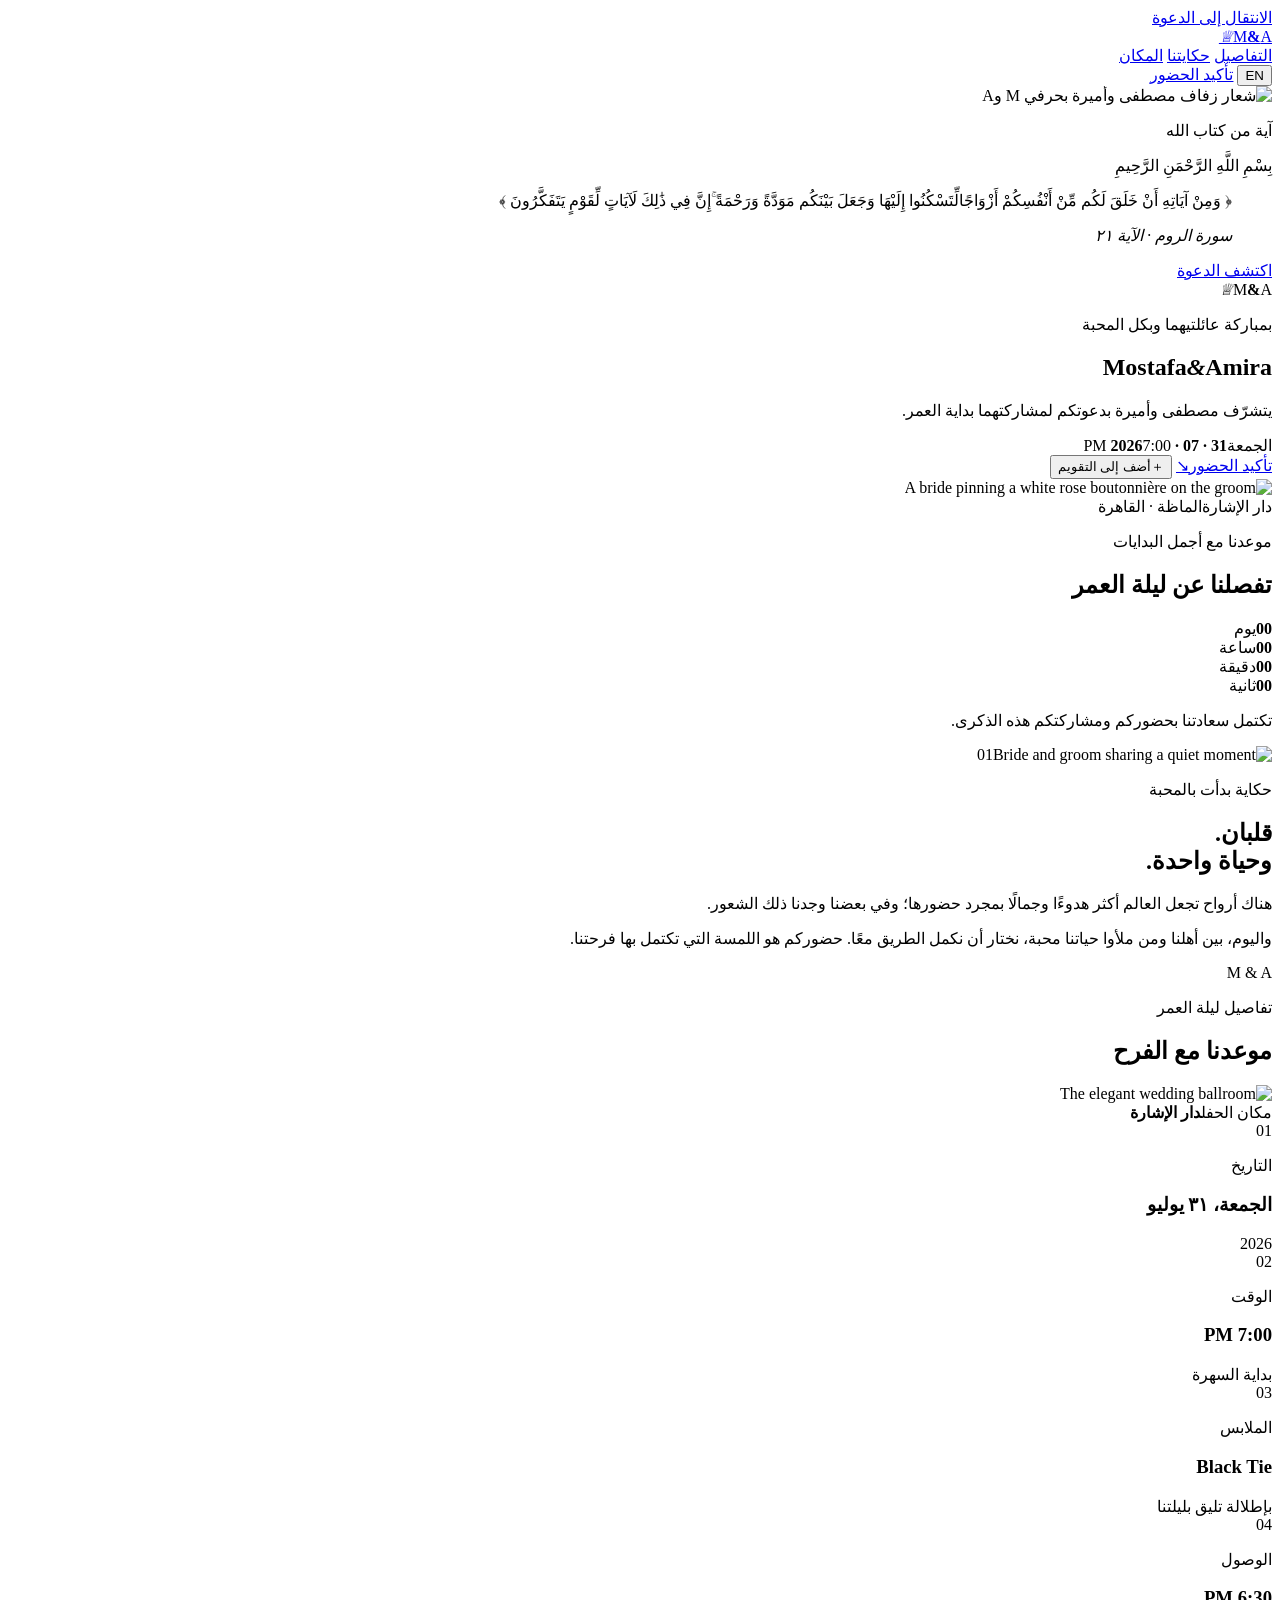
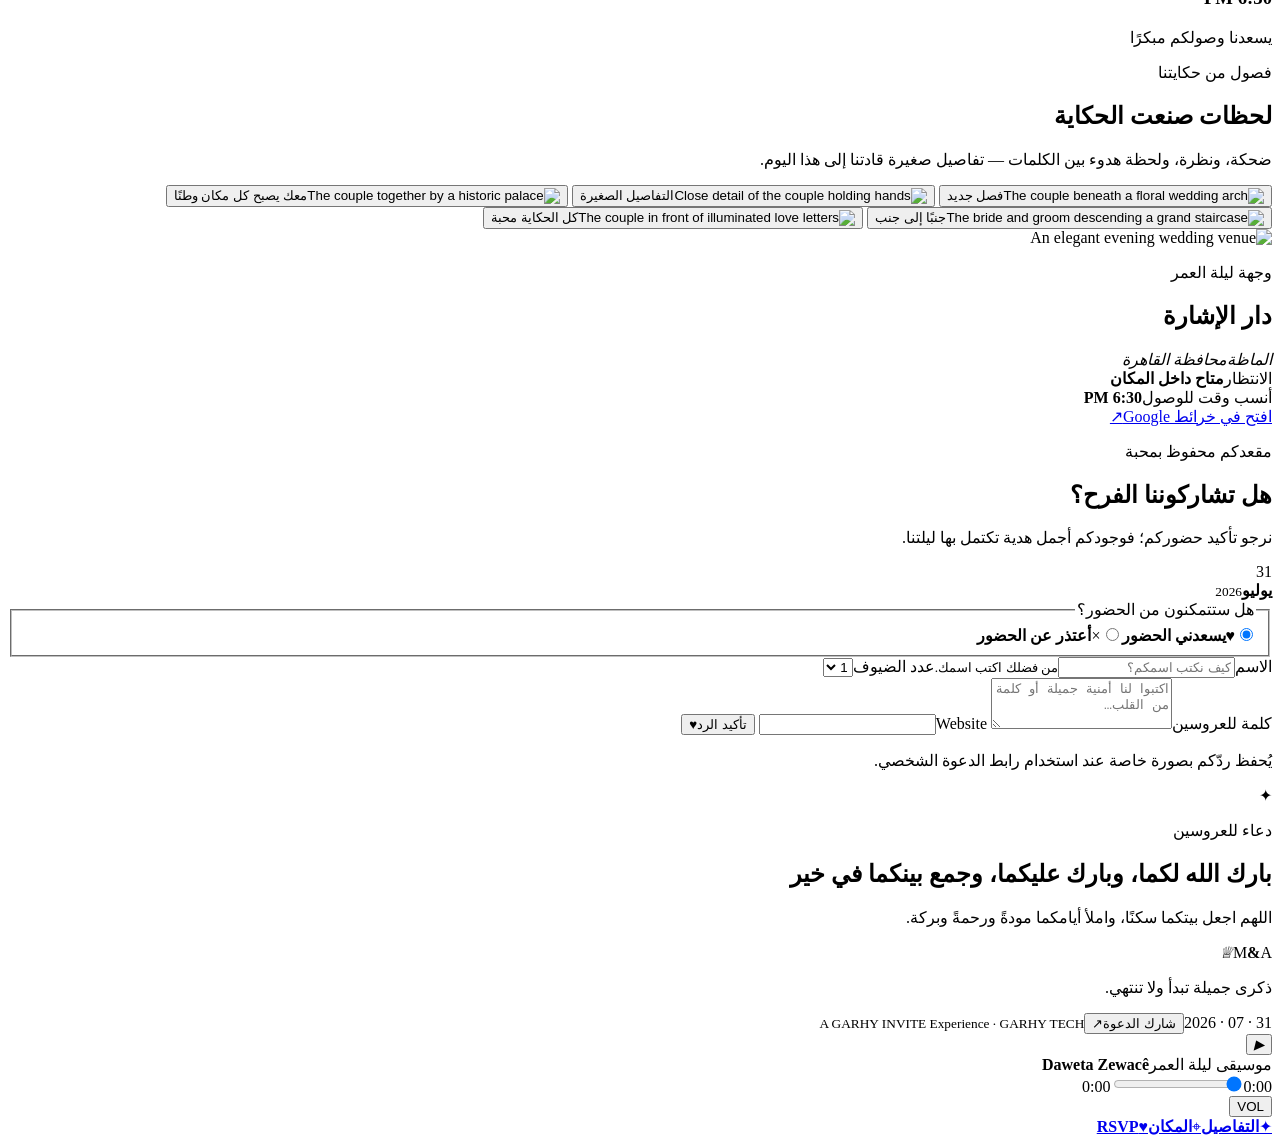
==== app-v2/index.html @ c3ba261f "feat(v2): add flagship GARHY INVITE experience shell" ====
<!doctype html>
<html lang="ar" dir="rtl" data-garhy-invite>
<head>
  <meta charset="UTF-8" />
  <meta name="viewport" content="width=device-width, initial-scale=1.0, viewport-fit=cover" />
  <meta name="theme-color" content="#123f35" />
  <meta name="color-scheme" content="light" />
  <title>Mostafa &amp; Amira — A GARHY INVITE Experience</title>
  <meta name="description" content="The digital wedding experience of Mostafa and Amira — a GARHY INVITE flagship project by GARHY TECH." />
  <meta name="author" content="GARHY TECH" />
  <meta name="robots" content="index, follow" />
  <meta property="og:type" content="website" />
  <meta property="og:title" content="Mostafa &amp; Amira — Operation Forever" />
  <meta property="og:description" content="A premium digital invitation experience by GARHY TECH." />
  <meta property="og:image" content="https://mostafa-amira-2026-rbi4w8d0t-garhy.vercel.app/assets/images/og-operation-forever.jpg" />
  <link rel="icon" type="image/png" href="https://mostafa-amira-2026-rbi4w8d0t-garhy.vercel.app/assets/icons/favicon.png" />
  <link rel="apple-touch-icon" href="https://mostafa-amira-2026-rbi4w8d0t-garhy.vercel.app/assets/icons/apple-touch-icon.png" />
  <link rel="preconnect" href="https://fonts.googleapis.com" />
  <link rel="preconnect" href="https://fonts.gstatic.com" crossorigin />
  <link href="https://fonts.googleapis.com/css2?family=Cormorant+Garamond:ital,wght@0,400;0,500;0,600;1,400&family=Italiana&family=Manrope:wght@400;500;600;700&family=Noto+Kufi+Arabic:wght@300;400;500;600&family=Noto+Naskh+Arabic:wght@400;500;600;700&display=swap" rel="stylesheet" />
  <link rel="stylesheet" href="https://mostafa-amira-2026-rbi4w8d0t-garhy.vercel.app/assets/css/style.css" />
  <link rel="stylesheet" href="/app-v2/styles.css" />
  <script src="/app-v2/supabase-config.js"></script>
  <script src="/platform/runtime/core.js" defer></script>
  <script src="/app-v2/app.js" defer></script>
</head>
<body>
  <a class="skip-link" href="#main-content" data-i18n="skip">الانتقال إلى الدعوة</a>

  <div class="gi-status" data-lifecycle-banner hidden role="status" aria-live="polite"></div>

  <header class="site-header" data-header>
    <a class="brand" href="#blessing" aria-label="Mostafa and Amira home">
      <span class="brand__m">M<i aria-hidden="true"></i></span><b>&amp;</b><span class="brand__a">A<i aria-hidden="true">♕</i></span>
    </a>
    <nav class="desktop-nav" aria-label="Invitation">
      <a href="#details" data-i18n="navDetails">التفاصيل</a>
      <a href="#moments" data-i18n="navMoments">حكايتنا</a>
      <a href="#location" data-i18n="navLocation">المكان</a>
    </nav>
    <div class="header-actions">
      <button class="language-toggle" type="button" data-language-toggle aria-label="Switch language"><span data-language-label>EN</span></button>
      <a class="header-rsvp" href="#rsvp" data-rsvp-cta data-i18n="navRsvp">تأكيد الحضور</a>
    </div>
  </header>

  <main id="main-content">
    <section class="blessing" id="blessing" aria-labelledby="blessing-title">
      <div class="blessing__inner reveal">
        <picture class="blessing__app-icon">
          <source srcset="https://mostafa-amira-2026-rbi4w8d0t-garhy.vercel.app/assets/icons/app-icon-3d.avif" type="image/avif" />
          <source srcset="https://mostafa-amira-2026-rbi4w8d0t-garhy.vercel.app/assets/icons/app-icon-3d.webp" type="image/webp" />
          <img src="https://mostafa-amira-2026-rbi4w8d0t-garhy.vercel.app/assets/icons/icon-512.png" width="512" height="512" alt="شعار زفاف مصطفى وأميرة بحرفي M وA" fetchpriority="high" />
        </picture>
        <p class="blessing__label" data-i18n="blessingLabel">آية من كتاب الله</p>
        <p class="blessing__bismillah" lang="ar" dir="rtl">بِسْمِ اللَّهِ الرَّحْمَنِ الرَّحِيمِ</p>
        <blockquote lang="ar" dir="rtl">
          <p id="blessing-title"><span>﴿ وَمِنْ آيَاتِهِ أَنْ خَلَقَ لَكُم مِّنْ أَنْفُسِكُمْ أَزْوَاجًا</span><span>لِّتَسْكُنُوا إِلَيْهَا وَجَعَلَ بَيْنَكُم مَوَدَّةً وَرَحْمَةً ۚ</span><span>إِنَّ فِي ذَٰلِكَ لَآيَاتٍ لِّقَوْمٍ يَتَفَكَّرُونَ ﴾</span></p>
          <cite>سورة الروم · الآية ٢١</cite>
        </blockquote>
        <div class="gi-personal-welcome" data-personal-welcome hidden></div>
        <a class="blessing__continue" href="#hero"><span data-i18n="enterInvitation">اكتشف الدعوة</span><i aria-hidden="true"></i></a>
      </div>
    </section>

    <section class="hero" id="hero" aria-labelledby="hero-title">
      <div class="hero__copy">
        <div class="hero__monogram" aria-hidden="true"><span class="brand__m">M<i></i></span><b>&amp;</b><span class="brand__a">A<i>♕</i></span></div>
        <p class="eyebrow hero__eyebrow" data-i18n="heroEyebrow">بمباركة عائلتيهما وبكل المحبة</p>
        <h1 id="hero-title"><span>Mostafa</span><em>&amp;</em><span>Amira</span></h1>
        <p class="hero__invitation" data-i18n="heroInvitation">يتشرّف مصطفى وأميرة بدعوتكم لمشاركتهما بداية العمر.</p>
        <div class="hero__date" aria-label="Friday 31 July 2026 at 7 PM"><span data-i18n="heroDay">الجمعة</span><strong>31 · 07 · 2026</strong><span>7:00 PM</span></div>
        <div class="hero__actions">
          <a class="button button--primary" href="#rsvp" data-rsvp-cta><span data-i18n="heroRsvp">تأكيد الحضور</span><span aria-hidden="true">↘</span></a>
          <button class="button button--quiet" type="button" data-calendar><span aria-hidden="true">＋</span><span data-i18n="addCalendar">أضف إلى التقويم</span></button>
        </div>
      </div>
      <div class="hero__visual">
        <picture>
          <source srcset="https://mostafa-amira-2026-rbi4w8d0t-garhy.vercel.app/assets/images/hero/hero-wedding-story.avif" type="image/avif" />
          <source srcset="https://mostafa-amira-2026-rbi4w8d0t-garhy.vercel.app/assets/images/hero/hero-wedding-story.webp" type="image/webp" />
          <img src="https://mostafa-amira-2026-rbi4w8d0t-garhy.vercel.app/assets/images/hero/hero-wedding-story.jpg" width="1122" height="1402" alt="A bride pinning a white rose boutonnière on the groom" fetchpriority="high" />
        </picture>
        <div class="hero__image-caption"><span data-i18n="heroPlace">دار الإشارة</span><span data-i18n="heroRegion">الماظة · القاهرة</span></div>
      </div>
    </section>

    <section class="countdown" id="countdown" aria-labelledby="countdown-title">
      <div class="countdown__intro reveal"><p class="eyebrow eyebrow--light" data-i18n="countdownEyebrow">موعدنا مع أجمل البدايات</p><h2 id="countdown-title" data-i18n="countdownTitle">تفصلنا عن ليلة العمر</h2></div>
      <div class="countdown__units reveal" role="timer" aria-live="off"><div><strong data-countdown="days">00</strong><span data-i18n="days">يوم</span></div><div><strong data-countdown="hours">00</strong><span data-i18n="hours">ساعة</span></div><div><strong data-countdown="minutes">00</strong><span data-i18n="minutes">دقيقة</span></div><div><strong data-countdown="seconds">00</strong><span data-i18n="seconds">ثانية</span></div></div>
      <p class="countdown__note reveal" data-countdown-note data-i18n="countdownNote">تكتمل سعادتنا بحضوركم ومشاركتكم هذه الذكرى.</p>
    </section>

    <section class="story section-shell" aria-labelledby="story-title">
      <div class="story__portrait reveal"><picture><source srcset="https://mostafa-amira-2026-rbi4w8d0t-garhy.vercel.app/assets/images/couple/couple.avif" type="image/avif" /><source srcset="https://mostafa-amira-2026-rbi4w8d0t-garhy.vercel.app/assets/images/couple/couple.webp" type="image/webp" /><img src="https://mostafa-amira-2026-rbi4w8d0t-garhy.vercel.app/assets/images/couple/couple.jpg" width="480" height="600" alt="Bride and groom sharing a quiet moment" loading="lazy" /></picture><span class="story__number" aria-hidden="true">01</span></div>
      <div class="story__copy reveal"><p class="eyebrow" data-i18n="storyEyebrow">حكاية بدأت بالمحبة</p><h2 id="story-title" data-i18n="storyTitle">قلبان.<br>وحياة واحدة.</h2><p class="story__lead" data-i18n="storyLead">هناك أرواح تجعل العالم أكثر هدوءًا وجمالًا بمجرد حضورها؛ وفي بعضنا وجدنا ذلك الشعور.</p><p data-i18n="storyBody">واليوم، بين أهلنا ومن ملأوا حياتنا محبة، نختار أن نكمل الطريق معًا. حضوركم هو اللمسة التي تكتمل بها فرحتنا.</p><div class="signature">M &amp; A</div></div>
    </section>

    <section class="details" id="details" aria-labelledby="details-title">
      <div class="section-heading reveal"><p class="eyebrow" data-i18n="detailsEyebrow">تفاصيل ليلة العمر</p><h2 id="details-title" data-i18n="detailsTitle">موعدنا مع الفرح</h2></div>
      <div class="details__layout section-shell">
        <div class="details__image reveal"><picture><source srcset="https://mostafa-amira-2026-rbi4w8d0t-garhy.vercel.app/assets/images/event/ballroom.avif" type="image/avif" /><source srcset="https://mostafa-amira-2026-rbi4w8d0t-garhy.vercel.app/assets/images/event/ballroom.webp" type="image/webp" /><img src="https://mostafa-amira-2026-rbi4w8d0t-garhy.vercel.app/assets/images/event/ballroom.jpg" width="480" height="720" alt="The elegant wedding ballroom" loading="lazy" /></picture><div class="details__image-label"><span data-i18n="detailsVenueLabel">مكان الحفل</span><strong data-i18n="venueName">دار الإشارة</strong></div></div>
        <div class="details__cards"><article class="detail-card reveal"><span class="detail-card__index">01</span><p data-i18n="detailDateLabel">التاريخ</p><h3 data-i18n="detailDate">الجمعة، ٣١ يوليو</h3><span>2026</span></article><article class="detail-card reveal"><span class="detail-card__index">02</span><p data-i18n="detailTimeLabel">الوقت</p><h3>7:00 PM</h3><span data-i18n="detailTimeSub">بداية السهرة</span></article><article class="detail-card reveal"><span class="detail-card__index">03</span><p data-i18n="detailDressLabel">الملابس</p><h3>Black Tie</h3><span data-i18n="detailDressSub">بإطلالة تليق بليلتنا</span></article><article class="detail-card reveal"><span class="detail-card__index">04</span><p data-i18n="detailArrivalLabel">الوصول</p><h3>6:30 PM</h3><span data-i18n="detailArrivalSub">يسعدنا وصولكم مبكرًا</span></article></div>
      </div>
    </section>

    <section class="moments" id="moments" aria-labelledby="moments-title">
      <div class="section-heading section-heading--light reveal"><p class="eyebrow eyebrow--light" data-i18n="momentsEyebrow">فصول من حكايتنا</p><h2 id="moments-title" data-i18n="momentsTitle">لحظات صنعت الحكاية</h2><p data-i18n="momentsIntro">ضحكة، ونظرة، ولحظة هدوء بين الكلمات — تفاصيل صغيرة قادتنا إلى هذا اليوم.</p></div>
      <div class="gallery" data-gallery>
        <button class="gallery__item gallery__item--tall reveal" type="button" data-gallery-index="0"><img src="https://mostafa-amira-2026-rbi4w8d0t-garhy.vercel.app/assets/images/gallery/gallery-01.jpg" alt="The couple beneath a floral wedding arch" loading="lazy" /><span data-i18n="photoOne">فصل جديد</span></button>
        <button class="gallery__item reveal" type="button" data-gallery-index="1"><img src="https://mostafa-amira-2026-rbi4w8d0t-garhy.vercel.app/assets/images/gallery/gallery-03.jpg" alt="Close detail of the couple holding hands" loading="lazy" /><span data-i18n="photoTwo">التفاصيل الصغيرة</span></button>
        <button class="gallery__item gallery__item--wide reveal" type="button" data-gallery-index="2"><img src="https://mostafa-amira-2026-rbi4w8d0t-garhy.vercel.app/assets/images/gallery/gallery-06.jpg" alt="The couple together by a historic palace" loading="lazy" /><span data-i18n="photoThree">معك يصبح كل مكان وطنًا</span></button>
        <button class="gallery__item reveal" type="button" data-gallery-index="3"><img src="https://mostafa-amira-2026-rbi4w8d0t-garhy.vercel.app/assets/images/gallery/gallery-05.jpg" alt="The bride and groom descending a grand staircase" loading="lazy" /><span data-i18n="photoFour">جنبًا إلى جنب</span></button>
        <button class="gallery__item gallery__item--tall reveal" type="button" data-gallery-index="4"><img src="https://mostafa-amira-2026-rbi4w8d0t-garhy.vercel.app/assets/images/gallery/gallery-02.jpg" alt="The couple in front of illuminated love letters" loading="lazy" /><span data-i18n="photoFive">كل الحكاية محبة</span></button>
      </div>
    </section>

    <section class="location" id="location" aria-labelledby="location-title">
      <div class="location__image reveal"><img src="https://mostafa-amira-2026-rbi4w8d0t-garhy.vercel.app/assets/images/location/palace.jpg" width="480" height="720" alt="An elegant evening wedding venue" loading="lazy" /></div>
      <div class="location__card reveal"><p class="eyebrow" data-i18n="locationEyebrow">وجهة ليلة العمر</p><h2 id="location-title" data-i18n="venueName">دار الإشارة</h2><address><span data-i18n="locationAddress">الماظة</span><span data-i18n="locationRegion">محافظة القاهرة</span></address><div class="location__facts"><div><span data-i18n="parkingLabel">الانتظار</span><strong data-i18n="parkingValue">متاح داخل المكان</strong></div><div><span data-i18n="arrivalLabel">أنسب وقت للوصول</span><strong>6:30 PM</strong></div></div><a class="button button--primary" href="https://maps.app.goo.gl/BzxKEpQVtUCoLMjm7?g_st=afm" target="_blank" rel="noopener noreferrer" data-map-link><span data-i18n="openMaps">افتح في خرائط Google</span><span aria-hidden="true">↗</span></a></div>
    </section>

    <section class="rsvp" id="rsvp" aria-labelledby="rsvp-title">
      <div class="rsvp__intro reveal"><p class="eyebrow eyebrow--light" data-i18n="rsvpEyebrow">مقعدكم محفوظ بمحبة</p><h2 id="rsvp-title" data-i18n="rsvpTitle">هل تشاركوننا الفرح؟</h2><p data-i18n="rsvpIntro">نرجو تأكيد حضوركم؛ فوجودكم أجمل هدية تكتمل بها ليلتنا.</p><div class="rsvp__date"><span>31</span><div><strong data-i18n="month">يوليو</strong><small>2026</small></div></div></div>
      <div class="rsvp__panel reveal">
        <div class="gi-rsvp-closed" data-rsvp-closed hidden><span aria-hidden="true">✦</span><h3 data-i18n="closedTitle">اكتملت ليلة العمر</h3><p data-i18n="closedBody">انتهى موعد تأكيد الحضور، وبقيت هذه الصفحة ذكرى رقمية للحكاية.</p></div>
        <form id="rsvp-form" novalidate>
          <fieldset><legend data-i18n="attendanceLegend">هل ستتمكنون من الحضور؟</legend><div class="attendance-options"><label><input type="radio" name="attendance" value="attending" checked /><span aria-hidden="true">♥</span><b data-i18n="attending">يسعدني الحضور</b></label><label><input type="radio" name="attendance" value="declining" /><span aria-hidden="true">×</span><b data-i18n="declining">أعتذر عن الحضور</b></label></div></fieldset>
          <div class="form-row"><label><span data-i18n="nameLabel">الاسم</span><input type="text" name="name" autocomplete="name" minlength="2" maxlength="100" required placeholder="كيف نكتب اسمكم؟" /><small class="field-error" data-i18n="nameError">من فضلك اكتب اسمك.</small></label><label><span data-i18n="guestsLabel">عدد الضيوف</span><select name="guests"><option value="1">1</option><option value="2">2</option><option value="3">3</option><option value="4">4</option></select></label></div>
          <label><span data-i18n="messageLabel">كلمة للعروسين</span><textarea name="message" rows="3" maxlength="500" placeholder="اكتبوا لنا أمنية جميلة أو كلمة من القلب…"></textarea></label>
          <label class="form-trap" aria-hidden="true"><span>Website</span><input name="website" type="text" tabindex="-1" autocomplete="off" /></label>
          <button class="button button--dark button--full" type="submit"><span data-submit-label data-i18n="submitRsvp">تأكيد الرد</span><span aria-hidden="true">♥</span></button>
          <p class="form-note" data-i18n="formNote">يُحفظ ردّكم بصورة خاصة عند استخدام رابط الدعوة الشخصي.</p><p class="form-status" data-rsvp-status role="status" aria-live="polite"></p>
        </form>
        <div class="rsvp-success" data-rsvp-success hidden tabindex="-1"><span class="rsvp-success__heart" aria-hidden="true">♥</span><p class="eyebrow" data-i18n="successEyebrow">شكرًا من القلب</p><h3 data-i18n="successTitle">تم تسجيل ردّكم.</h3><p data-i18n="successBody">وصل ردّكم، وتم تجهيز بطاقة الحضور إن كانت الدعوة مؤهلة.</p><div class="gi-pass" data-guest-pass hidden><small data-i18n="passLabel">Guest Pass</small><strong data-pass-code></strong></div><button class="button button--dark button--full" type="button" data-share-rsvp><span data-i18n="shareReply">مشاركة نسخة</span><span aria-hidden="true">↗</span></button><button class="text-button" type="button" data-edit-rsvp data-i18n="editReply">تعديل الرد</button></div>
      </div>
    </section>

    <section class="dua" aria-labelledby="dua-title"><div class="dua__inner reveal"><span class="dua__ornament" aria-hidden="true">✦</span><p class="eyebrow eyebrow--light" data-i18n="duaEyebrow">دعاء للعروسين</p><h2 id="dua-title" lang="ar" dir="rtl">بارك الله لكما، وبارك عليكما، وجمع بينكما في خير</h2><p data-i18n="duaNote">اللهم اجعل بيتكما سكنًا، واملأ أيامكما مودةً ورحمةً وبركة.</p></div></section>
  </main>

  <footer class="site-footer"><div class="site-footer__mark" aria-hidden="true"><span class="brand__m">M<i></i></span><b>&amp;</b><span class="brand__a">A<i>♕</i></span></div><p data-i18n="footerLine">ذكرى جميلة تبدأ ولا تنتهي.</p><span>31 · 07 · 2026</span><button class="text-button text-button--light" type="button" data-share-invitation><span data-i18n="shareInvitation">شارك الدعوة</span><span aria-hidden="true">↗</span></button><small class="gi-credit">A GARHY INVITE Experience · GARHY TECH</small></footer>

  <aside class="music-player" data-music-player aria-label="Wedding music player"><audio data-music-audio preload="metadata" loop><source src="https://mostafa-amira-2026-rbi4w8d0t-garhy.vercel.app/assets/audio/daweta-zewace.m4a" type="audio/mp4" /><source src="https://mostafa-amira-2026-rbi4w8d0t-garhy.vercel.app/assets/audio/daweta-zewace.mp3" type="audio/mpeg" /></audio><button class="music-player__toggle" type="button" data-music-toggle aria-label="Play wedding song" aria-pressed="false"><span class="music-player__disc" aria-hidden="true"><i data-music-icon>▶</i></span></button><div class="music-player__content"><div class="music-player__heading"><span data-i18n="nowPlaying">موسيقى ليلة العمر</span><strong>Daweta Zewacê</strong><span class="music-player__equalizer" aria-hidden="true"><i></i><i></i><i></i><i></i><i></i></span></div><div class="music-player__timeline"><span data-music-current>0:00</span><input type="range" min="0" max="100" value="0" step="0.1" data-music-progress aria-label="Song progress" /><span data-music-duration>0:00</span></div></div><button class="music-player__volume" type="button" data-music-volume aria-label="Mute music" aria-pressed="false"><span aria-hidden="true" data-volume-icon>VOL</span></button></aside>

  <nav class="mobile-dock" aria-label="Quick actions"><a href="#details"><span aria-hidden="true">✦</span><b data-i18n="dockDetails">التفاصيل</b></a><a href="#location"><span aria-hidden="true">⌖</span><b data-i18n="dockLocation">المكان</b></a><a class="mobile-dock__primary" href="#rsvp" data-rsvp-cta><span aria-hidden="true">♥</span><b>RSVP</b></a></nav>

  <dialog class="lightbox" data-lightbox aria-label="Photo viewer"><button class="lightbox__close" type="button" data-lightbox-close aria-label="Close photo">×</button><button class="lightbox__nav lightbox__nav--prev" type="button" data-lightbox-prev aria-label="Previous photo">←</button><figure><img alt="" data-lightbox-image /><figcaption data-lightbox-caption></figcaption></figure><button class="lightbox__nav lightbox__nav--next" type="button" data-lightbox-next aria-label="Next photo">→</button></dialog>
  <div class="toast" data-toast role="status" aria-live="polite" hidden></div>
</body>
</html>
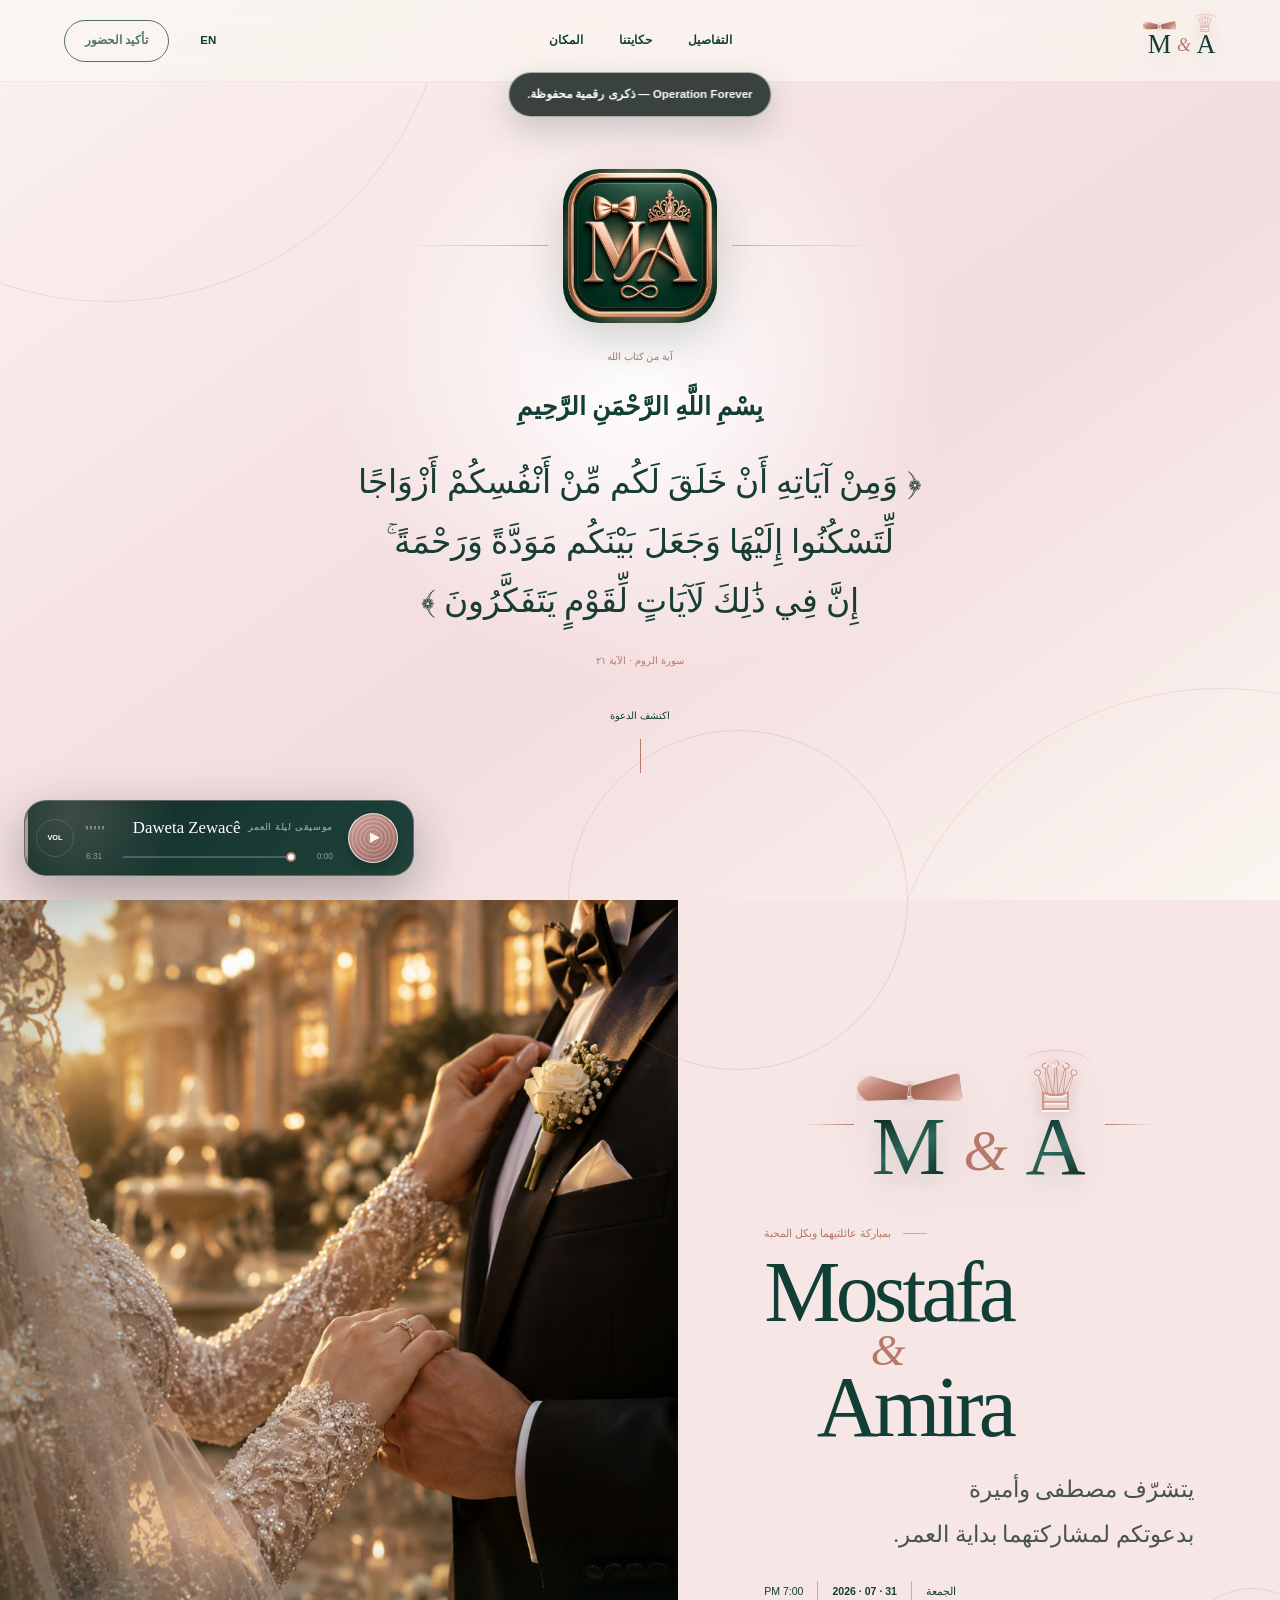
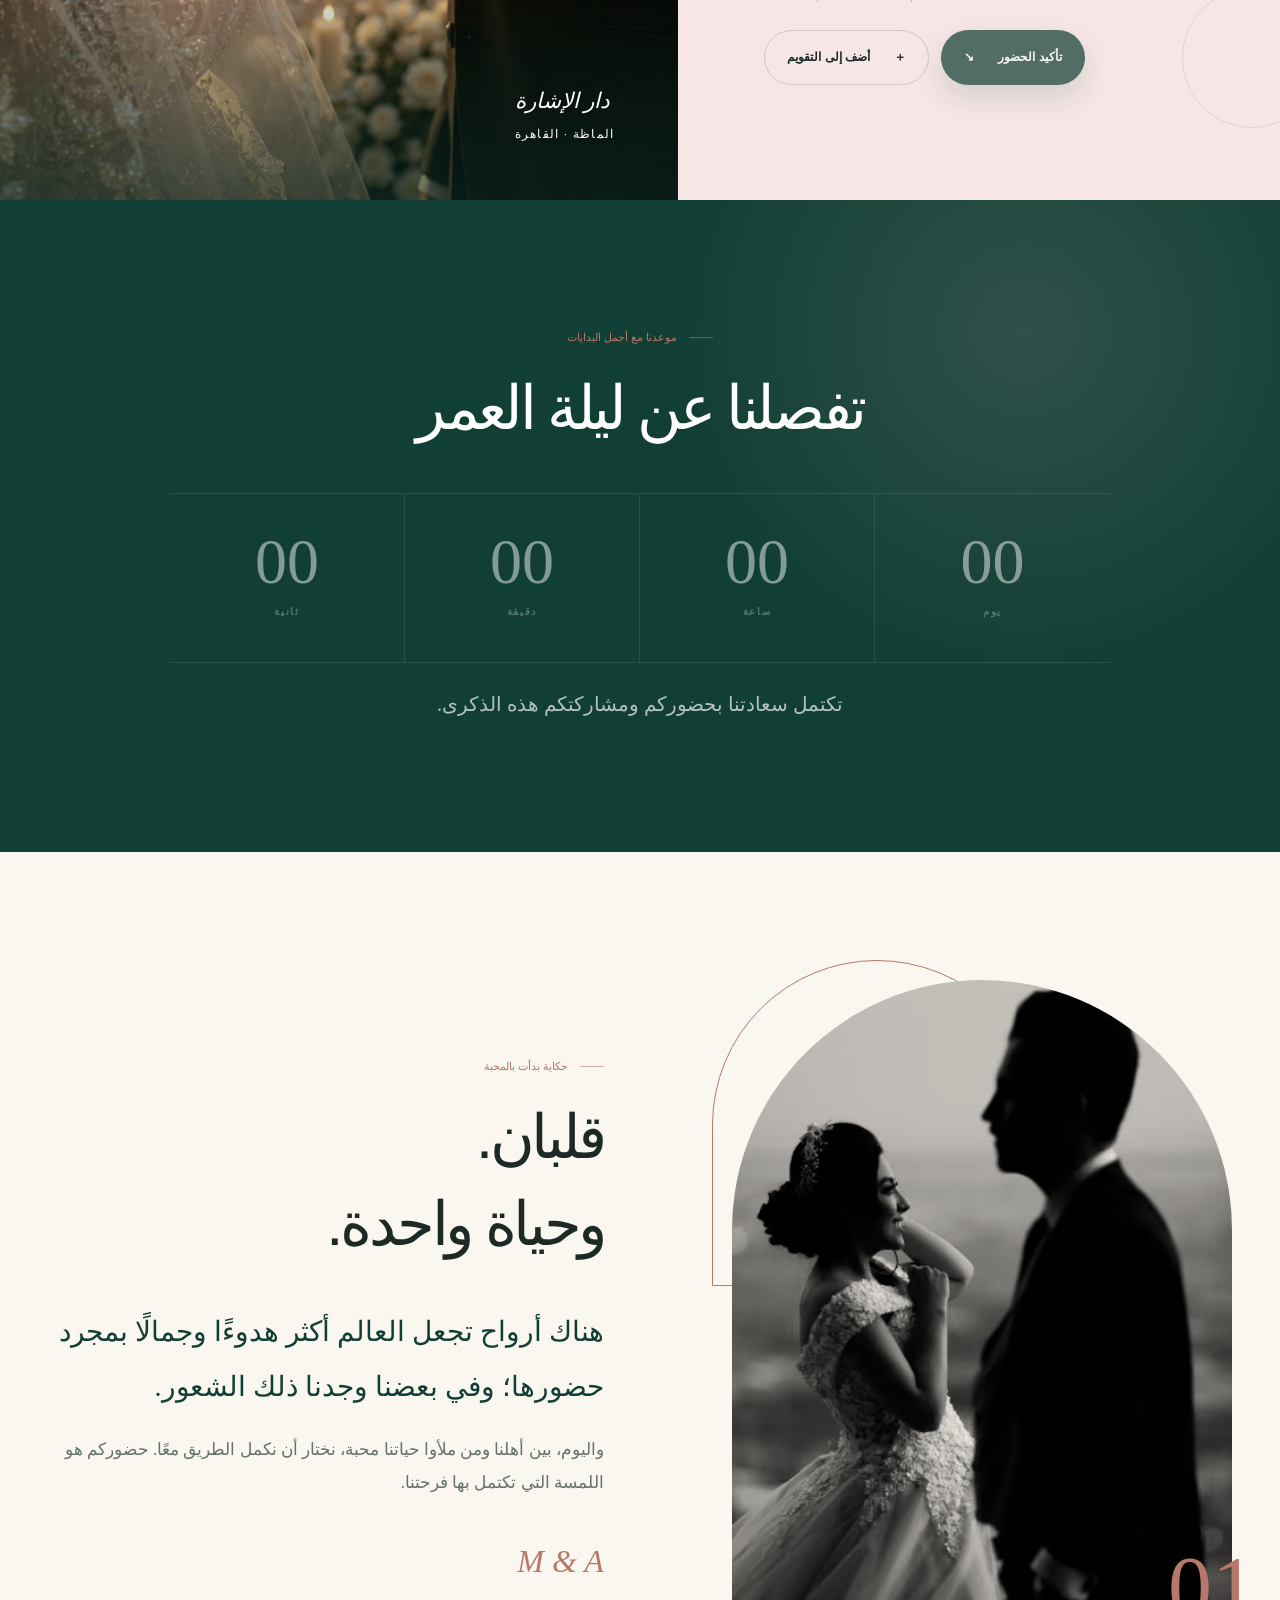
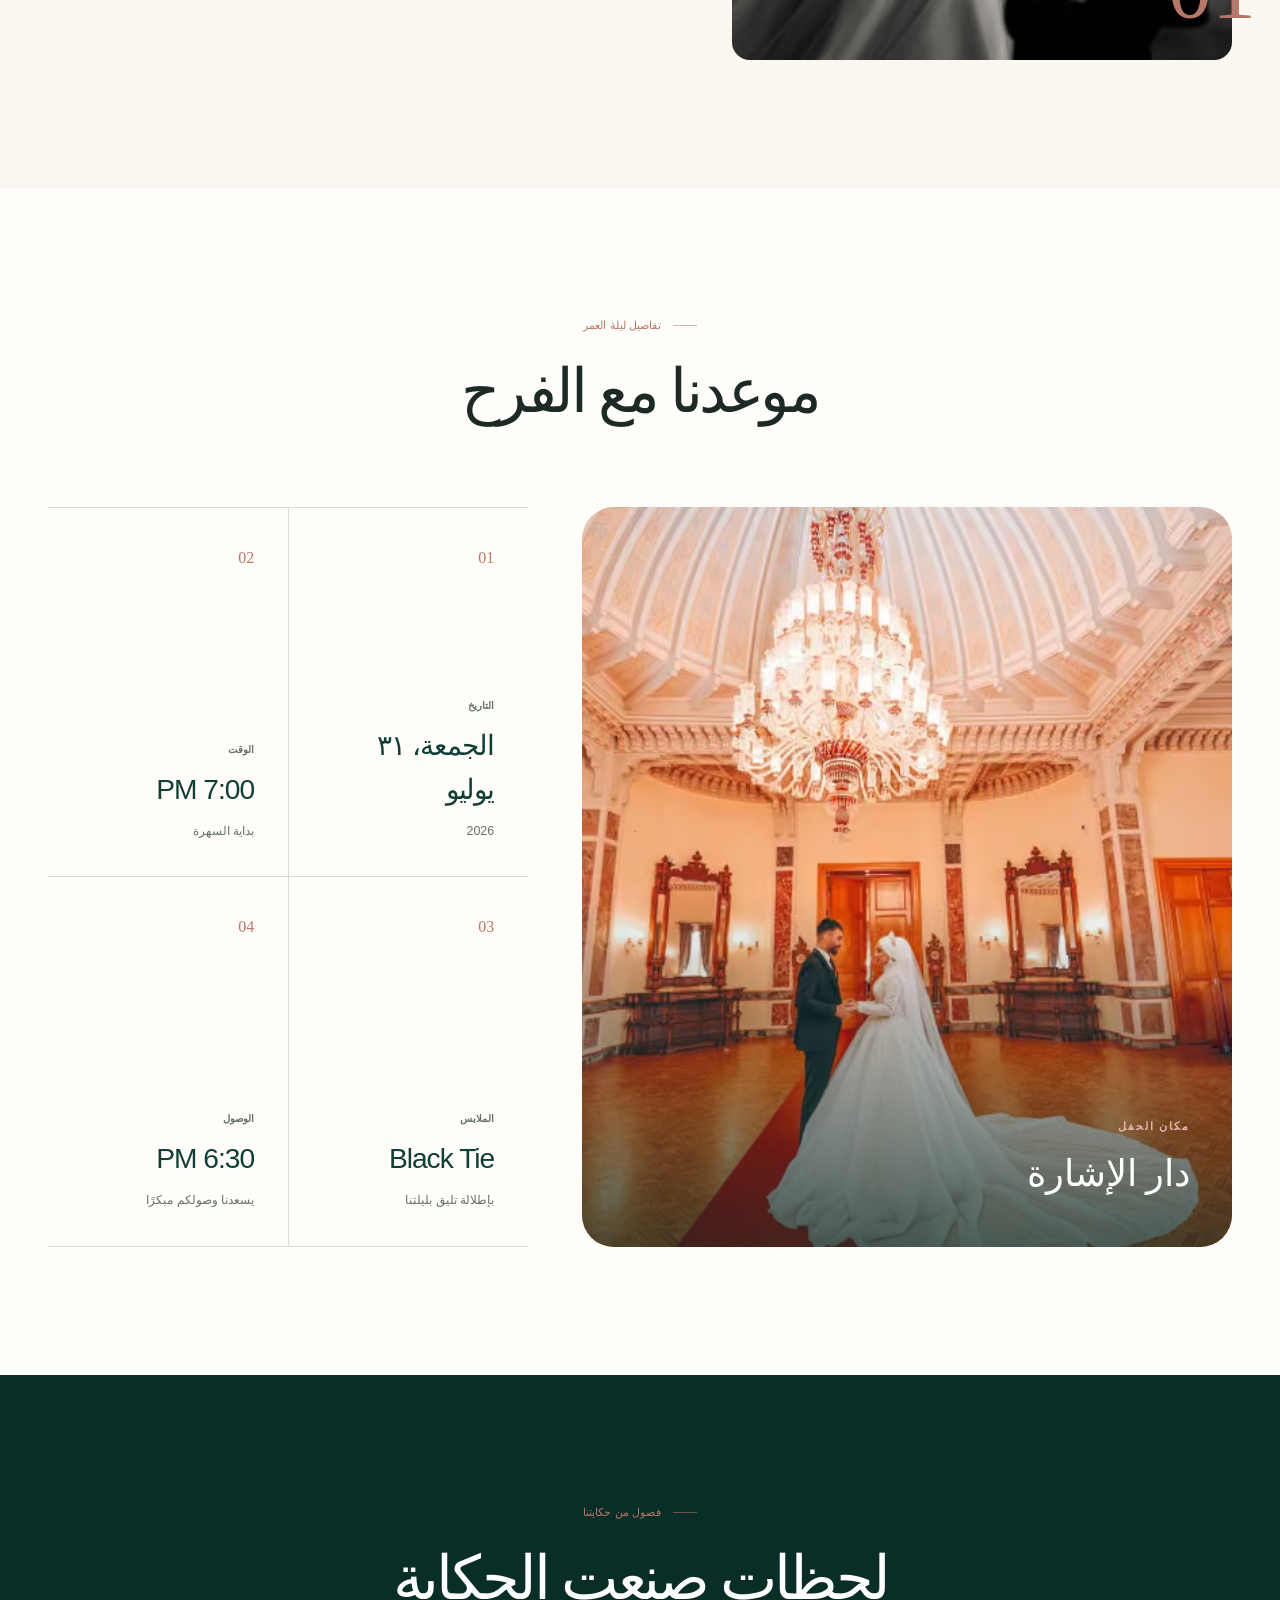
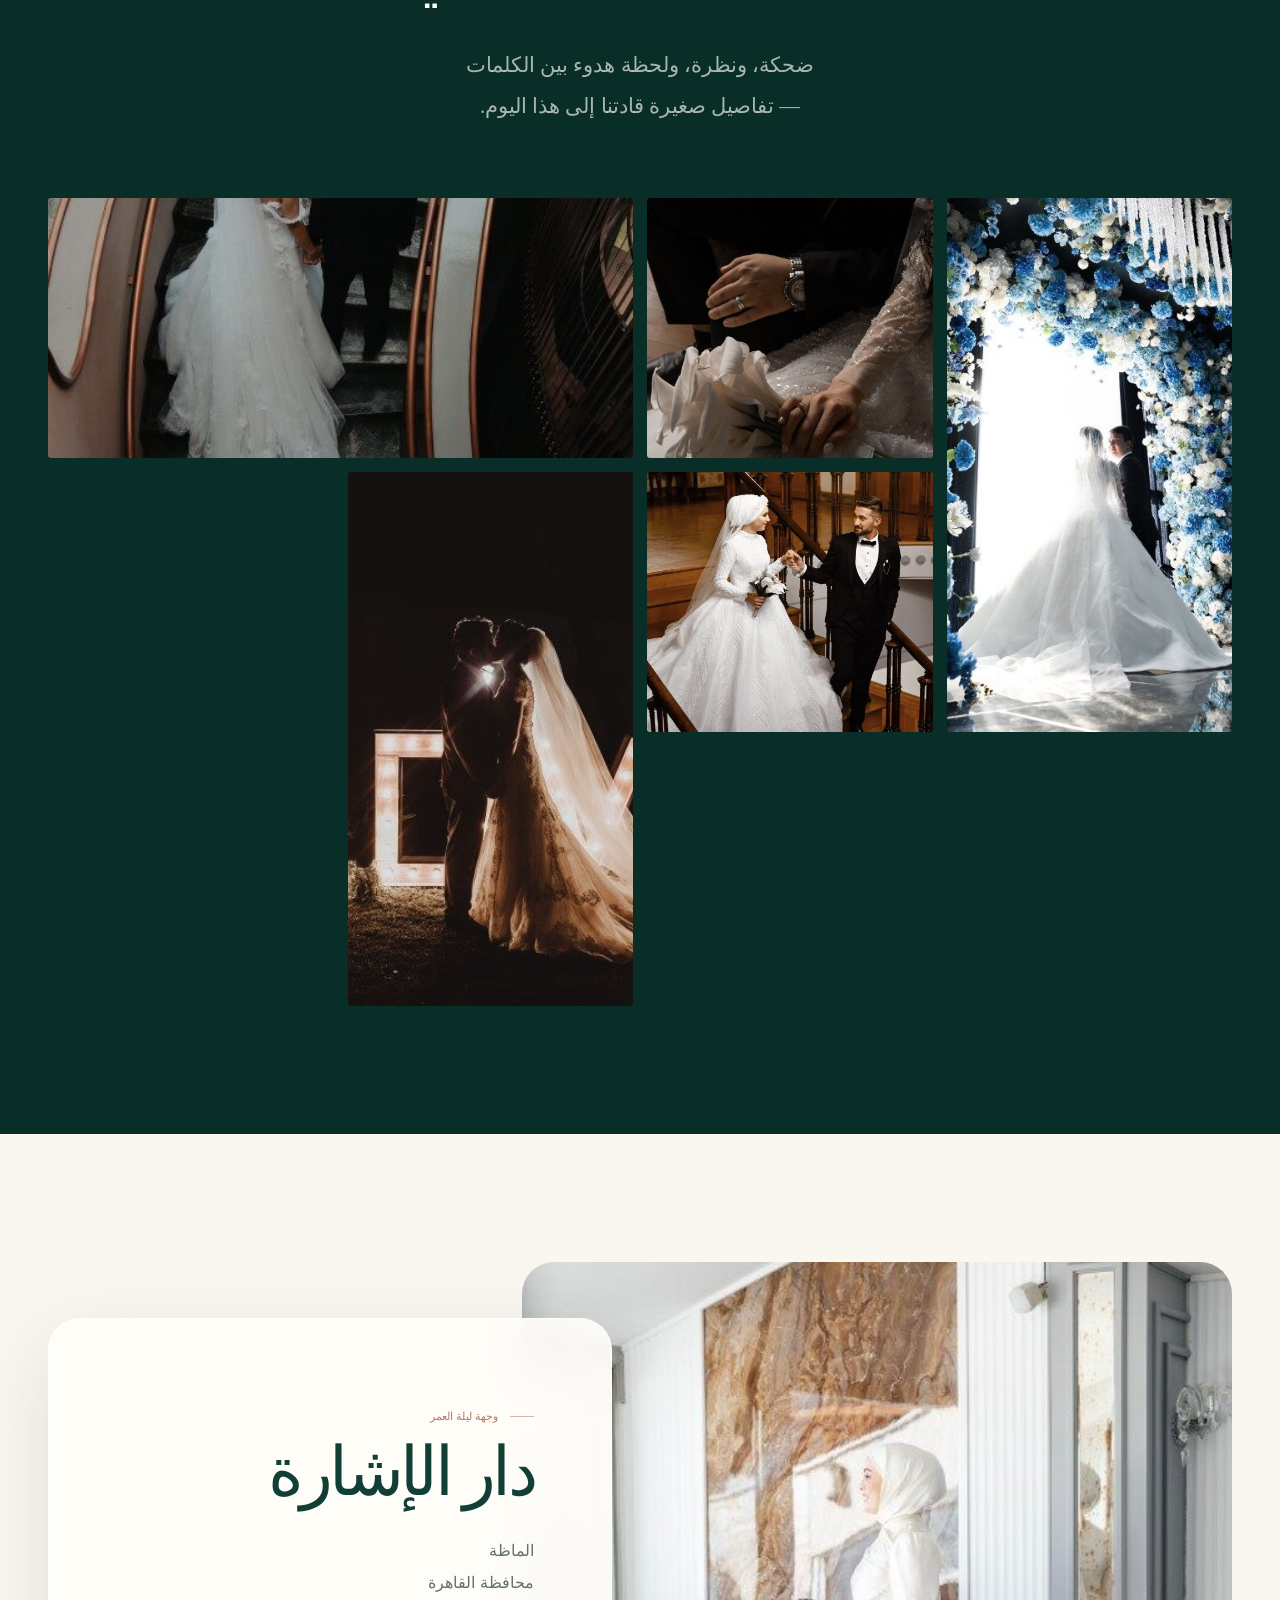
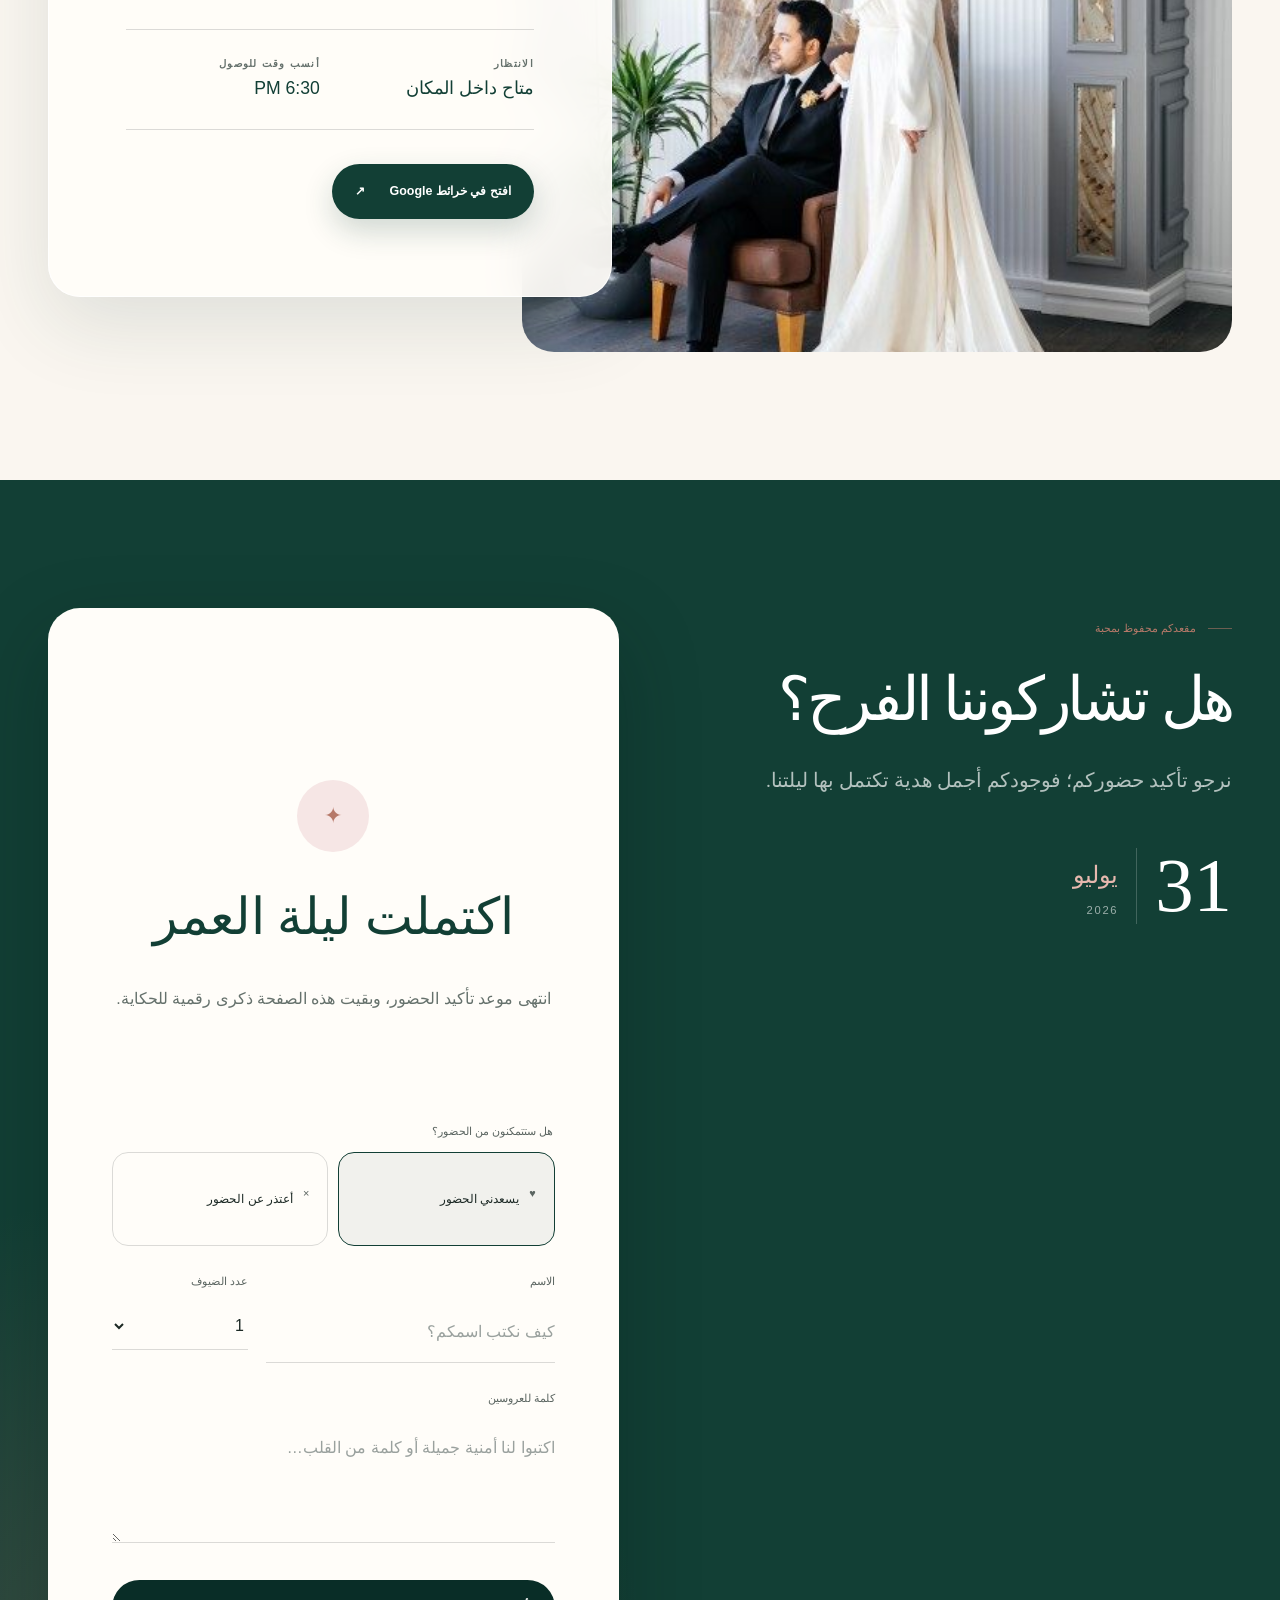
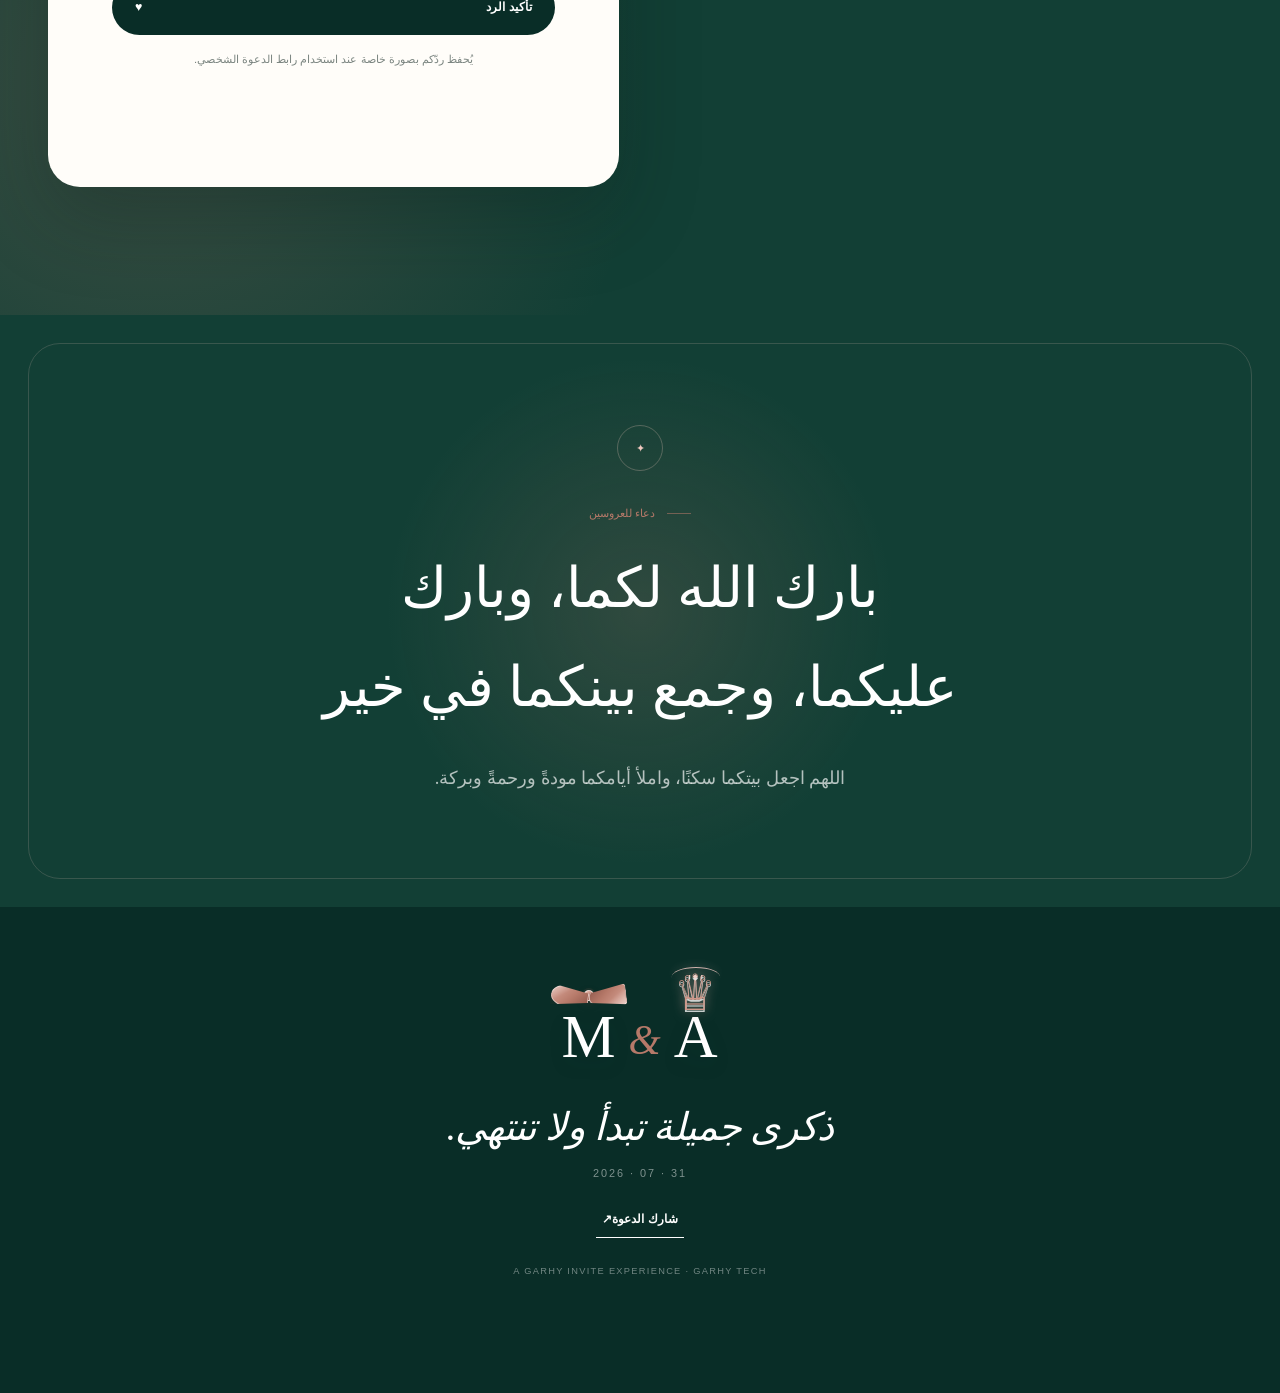
==== commit f58949fc: "chore: localize GARHY INVITE V2 media" ====
--- a/app-v2/index.html
+++ b/app-v2/index.html
@@ -12,13 +12,13 @@
   <meta property="og:type" content="website" />
   <meta property="og:title" content="Mostafa &amp; Amira — Operation Forever" />
   <meta property="og:description" content="A premium digital invitation experience by GARHY TECH." />
-  <meta property="og:image" content="https://mostafa-amira-2026-rbi4w8d0t-garhy.vercel.app/assets/images/og-operation-forever.jpg" />
-  <link rel="icon" type="image/png" href="https://mostafa-amira-2026-rbi4w8d0t-garhy.vercel.app/assets/icons/favicon.png" />
-  <link rel="apple-touch-icon" href="https://mostafa-amira-2026-rbi4w8d0t-garhy.vercel.app/assets/icons/apple-touch-icon.png" />
+  <meta property="og:image" content="/assets/v2/images/og-operation-forever.jpg" />
+  <link rel="icon" type="image/png" href="/assets/v2/icons/favicon.png" />
+  <link rel="apple-touch-icon" href="/assets/v2/icons/apple-touch-icon.png" />
   <link rel="preconnect" href="https://fonts.googleapis.com" />
   <link rel="preconnect" href="https://fonts.gstatic.com" crossorigin />
   <link href="https://fonts.googleapis.com/css2?family=Cormorant+Garamond:ital,wght@0,400;0,500;0,600;1,400&family=Italiana&family=Manrope:wght@400;500;600;700&family=Noto+Kufi+Arabic:wght@300;400;500;600&family=Noto+Naskh+Arabic:wght@400;500;600;700&display=swap" rel="stylesheet" />
-  <link rel="stylesheet" href="https://mostafa-amira-2026-rbi4w8d0t-garhy.vercel.app/assets/css/style.css" />
+  <link rel="stylesheet" href="/assets/v2/css/style.css" />
   <link rel="stylesheet" href="/app-v2/styles.css" />
   <script src="/app-v2/supabase-config.js"></script>
   <script src="/platform/runtime/core.js" defer></script>
@@ -48,9 +48,9 @@
     <section class="blessing" id="blessing" aria-labelledby="blessing-title">
       <div class="blessing__inner reveal">
         <picture class="blessing__app-icon">
-          <source srcset="https://mostafa-amira-2026-rbi4w8d0t-garhy.vercel.app/assets/icons/app-icon-3d.avif" type="image/avif" />
-          <source srcset="https://mostafa-amira-2026-rbi4w8d0t-garhy.vercel.app/assets/icons/app-icon-3d.webp" type="image/webp" />
-          <img src="https://mostafa-amira-2026-rbi4w8d0t-garhy.vercel.app/assets/icons/icon-512.png" width="512" height="512" alt="شعار زفاف مصطفى وأميرة بحرفي M وA" fetchpriority="high" />
+          <source srcset="/assets/v2/icons/app-icon-3d.avif" type="image/avif" />
+          <source srcset="/assets/v2/icons/app-icon-3d.webp" type="image/webp" />
+          <img src="/assets/v2/icons/icon-512.png" width="512" height="512" alt="شعار زفاف مصطفى وأميرة بحرفي M وA" fetchpriority="high" />
         </picture>
         <p class="blessing__label" data-i18n="blessingLabel">آية من كتاب الله</p>
         <p class="blessing__bismillah" lang="ar" dir="rtl">بِسْمِ اللَّهِ الرَّحْمَنِ الرَّحِيمِ</p>
@@ -77,9 +77,9 @@
       </div>
       <div class="hero__visual">
         <picture>
-          <source srcset="https://mostafa-amira-2026-rbi4w8d0t-garhy.vercel.app/assets/images/hero/hero-wedding-story.avif" type="image/avif" />
-          <source srcset="https://mostafa-amira-2026-rbi4w8d0t-garhy.vercel.app/assets/images/hero/hero-wedding-story.webp" type="image/webp" />
-          <img src="https://mostafa-amira-2026-rbi4w8d0t-garhy.vercel.app/assets/images/hero/hero-wedding-story.jpg" width="1122" height="1402" alt="A bride pinning a white rose boutonnière on the groom" fetchpriority="high" />
+          <source srcset="/assets/v2/images/hero/hero-wedding-story.avif" type="image/avif" />
+          <source srcset="/assets/v2/images/hero/hero-wedding-story.webp" type="image/webp" />
+          <img src="/assets/v2/images/hero/hero-wedding-story.jpg" width="1122" height="1402" alt="A bride pinning a white rose boutonnière on the groom" fetchpriority="high" />
         </picture>
         <div class="hero__image-caption"><span data-i18n="heroPlace">دار الإشارة</span><span data-i18n="heroRegion">الماظة · القاهرة</span></div>
       </div>
@@ -92,14 +92,14 @@
     </section>
 
     <section class="story section-shell" aria-labelledby="story-title">
-      <div class="story__portrait reveal"><picture><source srcset="https://mostafa-amira-2026-rbi4w8d0t-garhy.vercel.app/assets/images/couple/couple.avif" type="image/avif" /><source srcset="https://mostafa-amira-2026-rbi4w8d0t-garhy.vercel.app/assets/images/couple/couple.webp" type="image/webp" /><img src="https://mostafa-amira-2026-rbi4w8d0t-garhy.vercel.app/assets/images/couple/couple.jpg" width="480" height="600" alt="Bride and groom sharing a quiet moment" loading="lazy" /></picture><span class="story__number" aria-hidden="true">01</span></div>
+      <div class="story__portrait reveal"><picture><source srcset="/assets/v2/images/couple/couple.avif" type="image/avif" /><source srcset="/assets/v2/images/couple/couple.webp" type="image/webp" /><img src="/assets/v2/images/couple/couple.jpg" width="480" height="600" alt="Bride and groom sharing a quiet moment" loading="lazy" /></picture><span class="story__number" aria-hidden="true">01</span></div>
       <div class="story__copy reveal"><p class="eyebrow" data-i18n="storyEyebrow">حكاية بدأت بالمحبة</p><h2 id="story-title" data-i18n="storyTitle">قلبان.<br>وحياة واحدة.</h2><p class="story__lead" data-i18n="storyLead">هناك أرواح تجعل العالم أكثر هدوءًا وجمالًا بمجرد حضورها؛ وفي بعضنا وجدنا ذلك الشعور.</p><p data-i18n="storyBody">واليوم، بين أهلنا ومن ملأوا حياتنا محبة، نختار أن نكمل الطريق معًا. حضوركم هو اللمسة التي تكتمل بها فرحتنا.</p><div class="signature">M &amp; A</div></div>
     </section>
 
     <section class="details" id="details" aria-labelledby="details-title">
       <div class="section-heading reveal"><p class="eyebrow" data-i18n="detailsEyebrow">تفاصيل ليلة العمر</p><h2 id="details-title" data-i18n="detailsTitle">موعدنا مع الفرح</h2></div>
       <div class="details__layout section-shell">
-        <div class="details__image reveal"><picture><source srcset="https://mostafa-amira-2026-rbi4w8d0t-garhy.vercel.app/assets/images/event/ballroom.avif" type="image/avif" /><source srcset="https://mostafa-amira-2026-rbi4w8d0t-garhy.vercel.app/assets/images/event/ballroom.webp" type="image/webp" /><img src="https://mostafa-amira-2026-rbi4w8d0t-garhy.vercel.app/assets/images/event/ballroom.jpg" width="480" height="720" alt="The elegant wedding ballroom" loading="lazy" /></picture><div class="details__image-label"><span data-i18n="detailsVenueLabel">مكان الحفل</span><strong data-i18n="venueName">دار الإشارة</strong></div></div>
+        <div class="details__image reveal"><picture><source srcset="/assets/v2/images/event/ballroom.avif" type="image/avif" /><source srcset="/assets/v2/images/event/ballroom.webp" type="image/webp" /><img src="/assets/v2/images/event/ballroom.jpg" width="480" height="720" alt="The elegant wedding ballroom" loading="lazy" /></picture><div class="details__image-label"><span data-i18n="detailsVenueLabel">مكان الحفل</span><strong data-i18n="venueName">دار الإشارة</strong></div></div>
         <div class="details__cards"><article class="detail-card reveal"><span class="detail-card__index">01</span><p data-i18n="detailDateLabel">التاريخ</p><h3 data-i18n="detailDate">الجمعة، ٣١ يوليو</h3><span>2026</span></article><article class="detail-card reveal"><span class="detail-card__index">02</span><p data-i18n="detailTimeLabel">الوقت</p><h3>7:00 PM</h3><span data-i18n="detailTimeSub">بداية السهرة</span></article><article class="detail-card reveal"><span class="detail-card__index">03</span><p data-i18n="detailDressLabel">الملابس</p><h3>Black Tie</h3><span data-i18n="detailDressSub">بإطلالة تليق بليلتنا</span></article><article class="detail-card reveal"><span class="detail-card__index">04</span><p data-i18n="detailArrivalLabel">الوصول</p><h3>6:30 PM</h3><span data-i18n="detailArrivalSub">يسعدنا وصولكم مبكرًا</span></article></div>
       </div>
     </section>
@@ -107,16 +107,16 @@
     <section class="moments" id="moments" aria-labelledby="moments-title">
       <div class="section-heading section-heading--light reveal"><p class="eyebrow eyebrow--light" data-i18n="momentsEyebrow">فصول من حكايتنا</p><h2 id="moments-title" data-i18n="momentsTitle">لحظات صنعت الحكاية</h2><p data-i18n="momentsIntro">ضحكة، ونظرة، ولحظة هدوء بين الكلمات — تفاصيل صغيرة قادتنا إلى هذا اليوم.</p></div>
       <div class="gallery" data-gallery>
-        <button class="gallery__item gallery__item--tall reveal" type="button" data-gallery-index="0"><img src="https://mostafa-amira-2026-rbi4w8d0t-garhy.vercel.app/assets/images/gallery/gallery-01.jpg" alt="The couple beneath a floral wedding arch" loading="lazy" /><span data-i18n="photoOne">فصل جديد</span></button>
-        <button class="gallery__item reveal" type="button" data-gallery-index="1"><img src="https://mostafa-amira-2026-rbi4w8d0t-garhy.vercel.app/assets/images/gallery/gallery-03.jpg" alt="Close detail of the couple holding hands" loading="lazy" /><span data-i18n="photoTwo">التفاصيل الصغيرة</span></button>
-        <button class="gallery__item gallery__item--wide reveal" type="button" data-gallery-index="2"><img src="https://mostafa-amira-2026-rbi4w8d0t-garhy.vercel.app/assets/images/gallery/gallery-06.jpg" alt="The couple together by a historic palace" loading="lazy" /><span data-i18n="photoThree">معك يصبح كل مكان وطنًا</span></button>
-        <button class="gallery__item reveal" type="button" data-gallery-index="3"><img src="https://mostafa-amira-2026-rbi4w8d0t-garhy.vercel.app/assets/images/gallery/gallery-05.jpg" alt="The bride and groom descending a grand staircase" loading="lazy" /><span data-i18n="photoFour">جنبًا إلى جنب</span></button>
-        <button class="gallery__item gallery__item--tall reveal" type="button" data-gallery-index="4"><img src="https://mostafa-amira-2026-rbi4w8d0t-garhy.vercel.app/assets/images/gallery/gallery-02.jpg" alt="The couple in front of illuminated love letters" loading="lazy" /><span data-i18n="photoFive">كل الحكاية محبة</span></button>
+        <button class="gallery__item gallery__item--tall reveal" type="button" data-gallery-index="0"><img src="/assets/v2/images/gallery/gallery-01.jpg" alt="The couple beneath a floral wedding arch" loading="lazy" /><span data-i18n="photoOne">فصل جديد</span></button>
+        <button class="gallery__item reveal" type="button" data-gallery-index="1"><img src="/assets/v2/images/gallery/gallery-03.jpg" alt="Close detail of the couple holding hands" loading="lazy" /><span data-i18n="photoTwo">التفاصيل الصغيرة</span></button>
+        <button class="gallery__item gallery__item--wide reveal" type="button" data-gallery-index="2"><img src="/assets/v2/images/gallery/gallery-06.jpg" alt="The couple together by a historic palace" loading="lazy" /><span data-i18n="photoThree">معك يصبح كل مكان وطنًا</span></button>
+        <button class="gallery__item reveal" type="button" data-gallery-index="3"><img src="/assets/v2/images/gallery/gallery-05.jpg" alt="The bride and groom descending a grand staircase" loading="lazy" /><span data-i18n="photoFour">جنبًا إلى جنب</span></button>
+        <button class="gallery__item gallery__item--tall reveal" type="button" data-gallery-index="4"><img src="/assets/v2/images/gallery/gallery-02.jpg" alt="The couple in front of illuminated love letters" loading="lazy" /><span data-i18n="photoFive">كل الحكاية محبة</span></button>
       </div>
     </section>
 
     <section class="location" id="location" aria-labelledby="location-title">
-      <div class="location__image reveal"><img src="https://mostafa-amira-2026-rbi4w8d0t-garhy.vercel.app/assets/images/location/palace.jpg" width="480" height="720" alt="An elegant evening wedding venue" loading="lazy" /></div>
+      <div class="location__image reveal"><img src="/assets/v2/images/location/palace.jpg" width="480" height="720" alt="An elegant evening wedding venue" loading="lazy" /></div>
       <div class="location__card reveal"><p class="eyebrow" data-i18n="locationEyebrow">وجهة ليلة العمر</p><h2 id="location-title" data-i18n="venueName">دار الإشارة</h2><address><span data-i18n="locationAddress">الماظة</span><span data-i18n="locationRegion">محافظة القاهرة</span></address><div class="location__facts"><div><span data-i18n="parkingLabel">الانتظار</span><strong data-i18n="parkingValue">متاح داخل المكان</strong></div><div><span data-i18n="arrivalLabel">أنسب وقت للوصول</span><strong>6:30 PM</strong></div></div><a class="button button--primary" href="https://maps.app.goo.gl/BzxKEpQVtUCoLMjm7?g_st=afm" target="_blank" rel="noopener noreferrer" data-map-link><span data-i18n="openMaps">افتح في خرائط Google</span><span aria-hidden="true">↗</span></a></div>
     </section>
 
@@ -141,7 +141,7 @@
 
   <footer class="site-footer"><div class="site-footer__mark" aria-hidden="true"><span class="brand__m">M<i></i></span><b>&amp;</b><span class="brand__a">A<i>♕</i></span></div><p data-i18n="footerLine">ذكرى جميلة تبدأ ولا تنتهي.</p><span>31 · 07 · 2026</span><button class="text-button text-button--light" type="button" data-share-invitation><span data-i18n="shareInvitation">شارك الدعوة</span><span aria-hidden="true">↗</span></button><small class="gi-credit">A GARHY INVITE Experience · GARHY TECH</small></footer>
 
-  <aside class="music-player" data-music-player aria-label="Wedding music player"><audio data-music-audio preload="metadata" loop><source src="https://mostafa-amira-2026-rbi4w8d0t-garhy.vercel.app/assets/audio/daweta-zewace.m4a" type="audio/mp4" /><source src="https://mostafa-amira-2026-rbi4w8d0t-garhy.vercel.app/assets/audio/daweta-zewace.mp3" type="audio/mpeg" /></audio><button class="music-player__toggle" type="button" data-music-toggle aria-label="Play wedding song" aria-pressed="false"><span class="music-player__disc" aria-hidden="true"><i data-music-icon>▶</i></span></button><div class="music-player__content"><div class="music-player__heading"><span data-i18n="nowPlaying">موسيقى ليلة العمر</span><strong>Daweta Zewacê</strong><span class="music-player__equalizer" aria-hidden="true"><i></i><i></i><i></i><i></i><i></i></span></div><div class="music-player__timeline"><span data-music-current>0:00</span><input type="range" min="0" max="100" value="0" step="0.1" data-music-progress aria-label="Song progress" /><span data-music-duration>0:00</span></div></div><button class="music-player__volume" type="button" data-music-volume aria-label="Mute music" aria-pressed="false"><span aria-hidden="true" data-volume-icon>VOL</span></button></aside>
+  <aside class="music-player" data-music-player aria-label="Wedding music player"><audio data-music-audio preload="metadata" loop><source src="/assets/v2/audio/daweta-zewace.m4a" type="audio/mp4" /><source src="/assets/v2/audio/daweta-zewace.mp3" type="audio/mpeg" /></audio><button class="music-player__toggle" type="button" data-music-toggle aria-label="Play wedding song" aria-pressed="false"><span class="music-player__disc" aria-hidden="true"><i data-music-icon>▶</i></span></button><div class="music-player__content"><div class="music-player__heading"><span data-i18n="nowPlaying">موسيقى ليلة العمر</span><strong>Daweta Zewacê</strong><span class="music-player__equalizer" aria-hidden="true"><i></i><i></i><i></i><i></i><i></i></span></div><div class="music-player__timeline"><span data-music-current>0:00</span><input type="range" min="0" max="100" value="0" step="0.1" data-music-progress aria-label="Song progress" /><span data-music-duration>0:00</span></div></div><button class="music-player__volume" type="button" data-music-volume aria-label="Mute music" aria-pressed="false"><span aria-hidden="true" data-volume-icon>VOL</span></button></aside>
 
   <nav class="mobile-dock" aria-label="Quick actions"><a href="#details"><span aria-hidden="true">✦</span><b data-i18n="dockDetails">التفاصيل</b></a><a href="#location"><span aria-hidden="true">⌖</span><b data-i18n="dockLocation">المكان</b></a><a class="mobile-dock__primary" href="#rsvp" data-rsvp-cta><span aria-hidden="true">♥</span><b>RSVP</b></a></nav>
 
--- a/assets/v2/css/style.css
+++ b/assets/v2/css/style.css
@@ -0,0 +1,3710 @@
+:root {
+  --ivory: #fbf7f1;
+  --paper: #fffdf9;
+  --blush: #efcbd2;
+  --blush-soft: #f7e7e8;
+  --rose-gold: #b77b6b;
+  --emerald: #153f36;
+  --emerald-deep: #0c2b25;
+  --ink: #1f2926;
+  --muted: #66706c;
+  --line: rgba(31, 41, 38, 0.16);
+  --white-line: rgba(255, 255, 255, 0.2);
+  --serif: "Cormorant Garamond", Georgia, serif;
+  --display: "Italiana", "Cormorant Garamond", serif;
+  --sans: "Cairo", Arial, sans-serif;
+  --container: min(1240px, calc(100vw - 96px));
+  --radius: 28px;
+  --shadow: 0 28px 80px rgba(21, 63, 54, 0.12);
+  --ease: cubic-bezier(0.22, 1, 0.36, 1);
+}
+
+*,
+*::before,
+*::after {
+  box-sizing: border-box;
+}
+
+html {
+  scroll-behavior: smooth;
+  scroll-padding-top: 88px;
+}
+
+body {
+  margin: 0;
+  background: var(--ivory);
+  color: var(--ink);
+  font-family: var(--sans);
+  font-size: 16px;
+  line-height: 1.7;
+  -webkit-font-smoothing: antialiased;
+  text-rendering: optimizeLegibility;
+  overflow-x: hidden;
+}
+
+::selection {
+  background: var(--blush);
+  color: var(--emerald-deep);
+}
+
+img {
+  display: block;
+  width: 100%;
+}
+
+button,
+input,
+select,
+textarea {
+  font: inherit;
+}
+
+button,
+a {
+  -webkit-tap-highlight-color: transparent;
+}
+
+a {
+  color: inherit;
+  text-decoration: none;
+}
+
+button {
+  color: inherit;
+}
+
+:focus-visible {
+  outline: 3px solid var(--rose-gold);
+  outline-offset: 4px;
+}
+
+.skip-link {
+  position: fixed;
+  top: 12px;
+  left: 12px;
+  z-index: 2000;
+  padding: 10px 16px;
+  transform: translateY(-150%);
+  background: var(--paper);
+  border-radius: 999px;
+  transition: transform 0.2s ease;
+}
+
+.skip-link:focus {
+  transform: translateY(0);
+}
+
+.section-shell {
+  width: var(--container);
+  margin-inline: auto;
+}
+
+.eyebrow {
+  margin: 0 0 18px;
+  color: var(--rose-gold);
+  font-family: var(--sans);
+  font-size: 0.72rem;
+  font-weight: 700;
+  letter-spacing: 0.24em;
+  line-height: 1.2;
+  text-transform: uppercase;
+}
+
+.eyebrow--light {
+  color: #e6b8ae;
+}
+
+.button {
+  min-height: 54px;
+  display: inline-flex;
+  align-items: center;
+  justify-content: space-between;
+  gap: 24px;
+  padding: 14px 22px;
+  border: 1px solid transparent;
+  border-radius: 999px;
+  font-size: 0.78rem;
+  font-weight: 700;
+  letter-spacing: 0.04em;
+  cursor: pointer;
+  transition:
+    transform 0.3s var(--ease),
+    box-shadow 0.3s ease,
+    background 0.3s ease,
+    color 0.3s ease;
+}
+
+.button:hover {
+  transform: translateY(-3px);
+}
+
+.button--primary {
+  background: var(--emerald);
+  color: white;
+  box-shadow: 0 12px 30px rgba(21, 63, 54, 0.2);
+}
+
+.button--primary:hover {
+  background: var(--emerald-deep);
+  box-shadow: 0 16px 36px rgba(21, 63, 54, 0.26);
+}
+
+.button--quiet {
+  background: transparent;
+  border-color: var(--line);
+}
+
+.button--quiet:hover {
+  background: rgba(255, 255, 255, 0.75);
+}
+
+.button--dark {
+  background: var(--emerald-deep);
+  color: white;
+}
+
+.button--full {
+  width: 100%;
+}
+
+.site-header {
+  position: fixed;
+  top: 0;
+  left: 0;
+  right: 0;
+  z-index: 100;
+  height: 82px;
+  display: grid;
+  grid-template-columns: 1fr auto 1fr;
+  align-items: center;
+  padding-inline: clamp(24px, 5vw, 72px);
+  color: var(--emerald);
+  background: rgba(251, 247, 241, 0.66);
+  border-bottom: 1px solid rgba(183, 123, 107, 0.1);
+  -webkit-backdrop-filter: blur(14px);
+  backdrop-filter: blur(14px);
+  transition:
+    height 0.35s var(--ease),
+    color 0.35s ease,
+    background 0.35s ease,
+    box-shadow 0.35s ease;
+}
+
+.site-header.is-scrolled {
+  height: 68px;
+  color: var(--ink);
+  background: rgba(251, 247, 241, 0.88);
+  box-shadow: 0 8px 32px rgba(21, 63, 54, 0.08);
+  -webkit-backdrop-filter: blur(18px);
+  backdrop-filter: blur(18px);
+}
+
+.blessing {
+  min-height: 100svh;
+  padding: 128px 24px 88px;
+  display: grid;
+  place-items: center;
+  position: relative;
+  overflow: hidden;
+  background:
+    radial-gradient(circle at 50% 38%, rgba(255, 255, 255, 0.92), transparent 34%),
+    linear-gradient(145deg, #f9eeed, #f4dedf 56%, #fbf7f1);
+  text-align: center;
+}
+
+.blessing::before,
+.blessing::after {
+  content: "";
+  position: absolute;
+  width: min(58vw, 680px);
+  aspect-ratio: 1;
+  border: 1px solid rgba(183, 123, 107, 0.18);
+  border-radius: 50%;
+  pointer-events: none;
+}
+
+.blessing::before {
+  top: -42%;
+  left: -18%;
+}
+
+.blessing::after {
+  right: -22%;
+  bottom: -52%;
+}
+
+.blessing__inner {
+  width: min(900px, 100%);
+  position: relative;
+  z-index: 1;
+}
+
+.blessing__ornament,
+.dua__ornament {
+  width: 46px;
+  height: 46px;
+  margin: 0 auto 22px;
+  display: grid;
+  place-items: center;
+  color: var(--rose-gold);
+  border: 1px solid rgba(183, 123, 107, 0.28);
+  border-radius: 50%;
+  font-size: 0.7rem;
+}
+
+.blessing__label {
+  margin: 0 0 20px;
+  color: var(--rose-gold);
+  font-size: 0.72rem;
+  font-weight: 700;
+  letter-spacing: 0.08em;
+}
+
+.blessing__bismillah {
+  margin: 0 0 30px;
+  color: var(--emerald);
+  font-family: var(--sans);
+  font-size: clamp(1.15rem, 2.2vw, 1.6rem);
+  font-weight: 600;
+  line-height: 1.8;
+}
+
+.blessing blockquote {
+  margin: 0;
+}
+
+.blessing blockquote p {
+  margin: 0 auto;
+  color: var(--emerald-deep);
+  font-family: var(--sans);
+  font-size: clamp(1.55rem, 3vw, 2.35rem);
+  font-weight: 500;
+  line-height: 2;
+}
+
+.blessing blockquote cite {
+  margin-top: 22px;
+  display: block;
+  color: var(--rose-gold);
+  font-family: var(--sans);
+  font-size: 0.78rem;
+  font-style: normal;
+  font-weight: 600;
+}
+
+.blessing__continue {
+  margin-top: 48px;
+  display: inline-flex;
+  flex-direction: column;
+  align-items: center;
+  gap: 12px;
+  color: var(--emerald);
+  font-size: 0.72rem;
+  font-weight: 700;
+}
+
+.blessing__continue i {
+  width: 1px;
+  height: 34px;
+  display: block;
+  position: relative;
+  overflow: hidden;
+  background: rgba(21, 63, 54, 0.18);
+}
+
+.blessing__continue i::after {
+  content: "";
+  position: absolute;
+  inset: 0;
+  background: var(--rose-gold);
+  animation: blessingLine 2.2s var(--ease) infinite;
+}
+
+@keyframes blessingLine {
+  0% {
+    transform: translateY(-105%);
+  }
+  60%,
+  100% {
+    transform: translateY(105%);
+  }
+}
+
+.brand,
+.site-footer__mark,
+.hero__monogram {
+  width: max-content;
+  display: flex;
+  align-items: center;
+  gap: 0.2em;
+  font-family: var(--display);
+  font-size: 1.65rem;
+  letter-spacing: 0.015em;
+  line-height: 1;
+}
+
+.brand b,
+.site-footer__mark b,
+.hero__monogram b {
+  color: var(--rose-gold);
+  font-family: var(--serif);
+  font-size: 0.68em;
+  font-style: italic;
+  font-weight: 400;
+  transform: translateY(0.08em);
+}
+
+.brand__m,
+.brand__a {
+  position: relative;
+  display: inline-block;
+  min-width: 0.72em;
+  color: inherit;
+  line-height: 0.86;
+  text-align: center;
+  text-shadow: 0 8px 22px rgba(21, 63, 54, 0.12);
+}
+
+.brand {
+  padding-top: 8px;
+  color: var(--emerald);
+}
+
+/* Tailored rose-gold bow tie above the groom's M. */
+.brand__m i {
+  position: absolute;
+  left: 50%;
+  bottom: 1.03em;
+  width: 0.17em;
+  height: 0.17em;
+  background: linear-gradient(145deg, #f0c7bc, var(--rose-gold) 62%, #8b5447);
+  border: 1px solid rgba(255, 255, 255, 0.72);
+  border-radius: 50%;
+  box-shadow:
+    0 3px 9px rgba(105, 56, 45, 0.28),
+    0 0 0 2px rgba(183, 123, 107, 0.1);
+  font-style: normal;
+  transform: translateX(-50%);
+}
+
+.brand__m i::before,
+.brand__m i::after {
+  content: "";
+  position: absolute;
+  top: 50%;
+  width: 0.62em;
+  height: 0.38em;
+  background:
+    linear-gradient(145deg, rgba(255, 255, 255, 0.46), transparent 38%),
+    linear-gradient(135deg, #dca99c, var(--rose-gold) 58%, #8c5549);
+  border: 1px solid rgba(255, 255, 255, 0.44);
+  box-shadow: 0 4px 10px rgba(105, 56, 45, 0.2);
+  clip-path: polygon(0 4%, 100% 30%, 100% 70%, 0 96%);
+}
+
+.brand__m i::before {
+  right: 55%;
+  border-radius: 58% 20% 20% 58%;
+  transform: translateY(-50%) rotate(7deg);
+}
+
+.brand__m i::after {
+  left: 55%;
+  border-radius: 20% 58% 58% 20%;
+  transform: translateY(-50%) rotate(173deg);
+}
+
+/* An illuminated couture crown above the bride's A. */
+.brand__a i {
+  position: absolute;
+  left: 50%;
+  bottom: 0.9em;
+  color: #cf9789;
+  font-family: var(--serif);
+  font-size: 0.82em;
+  font-style: normal;
+  line-height: 1;
+  text-shadow:
+    0 2px 0 rgba(255, 255, 255, 0.75),
+    0 0 12px rgba(231, 195, 189, 0.72),
+    0 7px 15px rgba(90, 49, 41, 0.2);
+  transform: translateX(-50%) scaleX(0.94);
+}
+
+.brand__a i::before {
+  content: "";
+  position: absolute;
+  left: 50%;
+  top: -0.04em;
+  width: 1.05em;
+  height: 0.42em;
+  border-top: 1px solid rgba(231, 195, 189, 0.88);
+  border-radius: 50%;
+  filter: drop-shadow(0 0 4px rgba(231, 195, 189, 0.72));
+  transform: translateX(-50%);
+}
+
+.brand__a i::after {
+  content: "•  ◆  •";
+  position: absolute;
+  left: 50%;
+  top: 0.58em;
+  width: 4em;
+  color: #f2d2ca;
+  font-family: var(--sans);
+  font-size: 0.13em;
+  letter-spacing: 0.08em;
+  text-align: center;
+  transform: translateX(-50%);
+}
+
+.desktop-nav {
+  display: flex;
+  align-items: center;
+  gap: 36px;
+}
+
+.desktop-nav a,
+.language-toggle {
+  position: relative;
+  border: 0;
+  background: transparent;
+  color: inherit;
+  font-size: 0.72rem;
+  font-weight: 700;
+  letter-spacing: 0.08em;
+  cursor: pointer;
+}
+
+.desktop-nav a::after {
+  content: "";
+  position: absolute;
+  left: 0;
+  right: 100%;
+  bottom: -6px;
+  height: 1px;
+  background: currentColor;
+  transition: right 0.3s var(--ease);
+}
+
+.desktop-nav a:hover::after {
+  right: 0;
+}
+
+.header-actions {
+  display: flex;
+  justify-content: flex-end;
+  align-items: center;
+  gap: 14px;
+}
+
+.language-toggle {
+  min-width: 50px;
+  min-height: 40px;
+  padding: 8px;
+}
+
+.header-rsvp {
+  display: inline-flex;
+  align-items: center;
+  justify-content: center;
+  min-height: 42px;
+  padding: 8px 20px;
+  border: 1px solid currentColor;
+  border-radius: 999px;
+  font-size: 0.72rem;
+  font-weight: 700;
+  letter-spacing: 0.08em;
+  transition:
+    background 0.3s ease,
+    color 0.3s ease;
+}
+
+.header-rsvp:hover {
+  background: white;
+  color: var(--emerald);
+}
+
+.site-header.is-scrolled .header-rsvp:hover {
+  background: var(--emerald);
+  color: white;
+}
+
+.hero {
+  min-height: 100svh;
+  display: grid;
+  grid-template-columns: 46% 54%;
+  position: relative;
+  background: var(--blush-soft);
+}
+
+.hero__copy {
+  min-height: 100svh;
+  display: flex;
+  flex-direction: column;
+  align-items: flex-start;
+  justify-content: center;
+  padding: 124px clamp(42px, 7vw, 112px) 80px;
+  position: relative;
+  z-index: 2;
+}
+
+.hero__copy::before,
+.hero__copy::after {
+  content: "";
+  position: absolute;
+  border: 1px solid rgba(183, 123, 107, 0.2);
+  border-radius: 50%;
+  pointer-events: none;
+}
+
+.hero__copy::before {
+  width: 340px;
+  height: 340px;
+  top: -170px;
+  left: -110px;
+}
+
+.hero__copy::after {
+  width: 140px;
+  height: 140px;
+  right: -42px;
+  bottom: 72px;
+}
+
+.hero__eyebrow {
+  margin-bottom: 26px;
+}
+
+.hero__monogram {
+  margin-bottom: 30px;
+  padding: 0.72em 56px 0.08em;
+  display: flex;
+  position: relative;
+  color: var(--emerald);
+  font-size: clamp(3.25rem, 4.6vw, 4.8rem);
+  filter: drop-shadow(0 16px 25px rgba(21, 63, 54, 0.1));
+}
+
+.hero__monogram::before,
+.hero__monogram::after {
+  content: "";
+  position: absolute;
+  top: 52%;
+  width: 40px;
+  height: 1px;
+  background: linear-gradient(90deg, transparent, var(--rose-gold));
+}
+
+.hero__monogram::before {
+  left: 0;
+}
+
+.hero__monogram::after {
+  right: 0;
+  transform: rotate(180deg);
+}
+
+.hero__monogram .brand__m,
+.hero__monogram .brand__a {
+  background: linear-gradient(155deg, #0c2b25 8%, #2e6b5d 52%, #102f28 92%);
+  -webkit-background-clip: text;
+  background-clip: text;
+  color: transparent;
+}
+
+.hero__monogram .brand__m i {
+  animation: bowGleam 4.6s var(--ease) infinite;
+}
+
+.hero__monogram .brand__a i {
+  animation: crownGleam 4.6s var(--ease) 0.7s infinite;
+}
+
+@keyframes bowGleam {
+  0%,
+  100% {
+    filter: brightness(1);
+    transform: translateX(-50%) translateY(0);
+  }
+  48% {
+    filter: brightness(1.14);
+    transform: translateX(-50%) translateY(-0.035em);
+  }
+}
+
+@keyframes crownGleam {
+  0%,
+  100% {
+    filter: brightness(1);
+    transform: translateX(-50%) translateY(0) scaleX(0.94);
+  }
+  48% {
+    filter: brightness(1.18);
+    transform: translateX(-50%) translateY(-0.045em) scaleX(0.98);
+  }
+}
+
+.hero h1 {
+  margin: 0;
+  display: grid;
+  color: var(--emerald);
+  font-family: var(--display);
+  font-size: clamp(4.7rem, 7.2vw, 8rem);
+  font-weight: 400;
+  letter-spacing: -0.06em;
+  line-height: 0.79;
+}
+
+.hero h1 em {
+  margin-block: 0.09em 0.06em;
+  color: var(--rose-gold);
+  font-family: var(--serif);
+  font-size: 0.52em;
+  font-weight: 400;
+  justify-self: center;
+  letter-spacing: 0;
+}
+
+.hero__invitation {
+  max-width: 460px;
+  margin: 34px 0 28px;
+  color: #46534f;
+  font-family: var(--serif);
+  font-size: 1.42rem;
+  line-height: 1.45;
+}
+
+.hero__date {
+  display: flex;
+  align-items: center;
+  gap: 14px;
+  margin-bottom: 32px;
+  color: var(--emerald);
+  font-size: 0.76rem;
+  letter-spacing: 0.08em;
+  text-transform: uppercase;
+}
+
+.hero__date strong {
+  padding-inline: 14px;
+  border-inline: 1px solid rgba(21, 63, 54, 0.28);
+  font-weight: 700;
+}
+
+.hero__actions {
+  display: flex;
+  flex-wrap: wrap;
+  gap: 12px;
+}
+
+.hero__visual {
+  min-height: 100svh;
+  position: relative;
+  overflow: hidden;
+  background: var(--emerald);
+}
+
+.hero__visual::after {
+  content: "";
+  position: absolute;
+  inset: 0;
+  background:
+    linear-gradient(90deg, rgba(12, 43, 37, 0.18), transparent 28%),
+    linear-gradient(0deg, rgba(12, 43, 37, 0.62), transparent 30%);
+}
+
+.hero__visual img {
+  height: 100%;
+  object-fit: cover;
+  object-position: center;
+  animation: heroDrift 16s ease-out both;
+}
+
+@keyframes heroDrift {
+  from {
+    transform: scale(1.08);
+  }
+  to {
+    transform: scale(1);
+  }
+}
+
+.hero__image-caption {
+  position: absolute;
+  right: clamp(28px, 5vw, 74px);
+  bottom: 54px;
+  z-index: 2;
+  display: grid;
+  color: white;
+  font-size: 0.72rem;
+  letter-spacing: 0.11em;
+  text-align: right;
+  text-transform: uppercase;
+}
+
+.hero__image-caption span:first-child {
+  font-family: var(--serif);
+  font-size: 1.35rem;
+  font-style: italic;
+  letter-spacing: 0;
+  text-transform: none;
+}
+
+.hero__scroll {
+  position: absolute;
+  left: 46%;
+  bottom: 32px;
+  z-index: 3;
+  display: flex;
+  align-items: center;
+  gap: 12px;
+  color: white;
+  font-size: 0.65rem;
+  font-weight: 700;
+  letter-spacing: 0.16em;
+  text-transform: uppercase;
+  transform: translateX(-50%);
+}
+
+.hero__scroll i {
+  width: 44px;
+  height: 1px;
+  display: block;
+  position: relative;
+  overflow: hidden;
+  background: rgba(255, 255, 255, 0.38);
+}
+
+.hero__scroll i::after {
+  content: "";
+  position: absolute;
+  inset: 0;
+  background: white;
+  animation: scrollLine 2.4s var(--ease) infinite;
+}
+
+@keyframes scrollLine {
+  0% {
+    transform: translateX(-105%);
+  }
+  55%,
+  100% {
+    transform: translateX(105%);
+  }
+}
+
+.countdown {
+  min-height: 520px;
+  padding: 110px max(48px, calc((100vw - 1240px) / 2));
+  display: grid;
+  grid-template-columns: 0.85fr 1.5fr;
+  align-items: center;
+  gap: 68px;
+  background:
+    radial-gradient(circle at 80% 20%, rgba(239, 203, 210, 0.13), transparent 30%),
+    var(--emerald);
+  color: white;
+}
+
+.countdown h2 {
+  max-width: 440px;
+  margin: 0;
+  font-family: var(--serif);
+  font-size: clamp(2.9rem, 5vw, 5rem);
+  font-weight: 400;
+  letter-spacing: -0.04em;
+  line-height: 0.96;
+}
+
+.countdown__units {
+  display: grid;
+  grid-template-columns: repeat(4, 1fr);
+  border-block: 1px solid var(--white-line);
+}
+
+.countdown__units div {
+  min-width: 0;
+  padding: 36px 16px;
+  border-inline-start: 1px solid var(--white-line);
+  text-align: center;
+}
+
+.countdown__units div:first-child {
+  border-inline-start: 0;
+}
+
+.countdown__units strong {
+  display: block;
+  font-family: var(--display);
+  font-size: clamp(2.9rem, 5vw, 5.4rem);
+  font-weight: 400;
+  line-height: 1;
+}
+
+.countdown__units span {
+  color: rgba(255, 255, 255, 0.58);
+  font-size: 0.65rem;
+  font-weight: 600;
+  letter-spacing: 0.16em;
+  text-transform: uppercase;
+}
+
+.countdown__note {
+  grid-column: 2;
+  margin: -36px 0 0;
+  color: rgba(255, 255, 255, 0.68);
+  font-family: var(--serif);
+  font-size: 1.25rem;
+  font-style: italic;
+  text-align: center;
+}
+
+.story {
+  display: grid;
+  grid-template-columns: minmax(0, 0.9fr) minmax(380px, 1fr);
+  align-items: center;
+  gap: clamp(70px, 10vw, 150px);
+  padding-block: 150px;
+}
+
+.story__portrait {
+  min-height: 680px;
+  position: relative;
+}
+
+.story__portrait::before {
+  content: "";
+  position: absolute;
+  top: -20px;
+  left: -20px;
+  width: 66%;
+  height: 48%;
+  border: 1px solid var(--rose-gold);
+  border-radius: 250px 250px 0 0;
+}
+
+.story__portrait img {
+  height: 680px;
+  position: relative;
+  object-fit: cover;
+  object-position: center;
+  border-radius: 250px 250px 18px 18px;
+  filter: saturate(0.62) sepia(0.12);
+}
+
+.story__number {
+  position: absolute;
+  right: -24px;
+  bottom: 28px;
+  color: var(--rose-gold);
+  font-family: var(--display);
+  font-size: 5.5rem;
+  line-height: 1;
+}
+
+.story__copy h2,
+.section-heading h2,
+.location__card h2,
+.rsvp h2 {
+  margin: 0;
+  font-family: var(--serif);
+  font-size: clamp(3.4rem, 6vw, 6.3rem);
+  font-weight: 400;
+  letter-spacing: -0.055em;
+  line-height: 0.92;
+}
+
+.story__lead {
+  margin: 38px 0 18px;
+  color: var(--emerald);
+  font-family: var(--serif);
+  font-size: clamp(1.5rem, 2.5vw, 2rem);
+  font-style: italic;
+  line-height: 1.35;
+}
+
+.story__copy > p:last-of-type {
+  max-width: 560px;
+  color: var(--muted);
+}
+
+.signature {
+  margin-top: 30px;
+  color: var(--rose-gold);
+  font-family: var(--serif);
+  font-size: 2rem;
+  font-style: italic;
+}
+
+.details {
+  padding: 130px 0 150px;
+  background: var(--paper);
+}
+
+.section-heading {
+  width: var(--container);
+  margin: 0 auto 70px;
+  display: grid;
+  grid-template-columns: 1fr 2fr;
+  align-items: end;
+}
+
+.section-heading .eyebrow {
+  margin-bottom: 12px;
+}
+
+.section-heading h2 {
+  max-width: 780px;
+}
+
+.section-heading > p:not(.eyebrow) {
+  max-width: 580px;
+  color: rgba(255, 255, 255, 0.65);
+  font-family: var(--serif);
+  font-size: 1.3rem;
+}
+
+.details__layout {
+  display: grid;
+  grid-template-columns: minmax(0, 1.15fr) minmax(380px, 0.85fr);
+  gap: 54px;
+}
+
+.details__image {
+  min-height: 740px;
+  position: relative;
+  overflow: hidden;
+  border-radius: var(--radius);
+}
+
+.details__image img {
+  height: 100%;
+  object-fit: cover;
+}
+
+.details__image::after {
+  content: "";
+  position: absolute;
+  inset: 0;
+  background: linear-gradient(0deg, rgba(12, 43, 37, 0.72), transparent 48%);
+}
+
+.details__image-label {
+  position: absolute;
+  left: 42px;
+  right: 42px;
+  bottom: 36px;
+  z-index: 1;
+  display: grid;
+  color: white;
+}
+
+.details__image-label span {
+  color: #e6b8ae;
+  font-size: 0.66rem;
+  font-weight: 700;
+  letter-spacing: 0.18em;
+  text-transform: uppercase;
+}
+
+.details__image-label strong {
+  font-family: var(--serif);
+  font-size: 2.3rem;
+  font-weight: 400;
+}
+
+.details__cards {
+  display: grid;
+  grid-template-columns: 1fr 1fr;
+  border-top: 1px solid var(--line);
+}
+
+.detail-card {
+  min-height: 310px;
+  padding: 34px;
+  display: flex;
+  flex-direction: column;
+  justify-content: flex-end;
+  border-bottom: 1px solid var(--line);
+}
+
+.detail-card:nth-child(odd) {
+  border-inline-end: 1px solid var(--line);
+}
+
+.detail-card__index {
+  margin-bottom: auto;
+  color: var(--rose-gold);
+  font-family: var(--display);
+  font-size: 1rem;
+}
+
+.detail-card p {
+  margin: 0 0 8px;
+  color: var(--muted);
+  font-size: 0.64rem;
+  font-weight: 700;
+  letter-spacing: 0.16em;
+  text-transform: uppercase;
+}
+
+.detail-card h3 {
+  margin: 0;
+  color: var(--emerald);
+  font-family: var(--serif);
+  font-size: clamp(1.7rem, 2.5vw, 2.3rem);
+  font-weight: 500;
+  line-height: 1.1;
+}
+
+.detail-card > span:last-child {
+  margin-top: 8px;
+  color: var(--muted);
+  font-size: 0.78rem;
+}
+
+.moments {
+  padding: 140px 0 150px;
+  background: var(--emerald-deep);
+  color: white;
+}
+
+.section-heading--light {
+  grid-template-columns: 1fr 2fr 1fr;
+  gap: 40px;
+}
+
+.gallery {
+  width: var(--container);
+  margin-inline: auto;
+  display: grid;
+  grid-template-columns: repeat(4, 1fr);
+  grid-auto-rows: 260px;
+  gap: 14px;
+}
+
+.gallery__item {
+  margin: 0;
+  padding: 0;
+  position: relative;
+  overflow: hidden;
+  border: 0;
+  border-radius: 3px;
+  background: #183831;
+  cursor: zoom-in;
+}
+
+.gallery__item--tall {
+  grid-row: span 2;
+}
+
+.gallery__item--wide {
+  grid-column: span 2;
+}
+
+.gallery__item img {
+  width: 100%;
+  height: 100%;
+  object-fit: cover;
+  filter: saturate(0.78);
+  transition:
+    transform 0.8s var(--ease),
+    filter 0.5s ease;
+}
+
+.gallery__item::after {
+  content: "";
+  position: absolute;
+  inset: 0;
+  background: linear-gradient(0deg, rgba(9, 31, 27, 0.72), transparent 48%);
+  opacity: 0;
+  transition: opacity 0.4s ease;
+}
+
+.gallery__item span {
+  position: absolute;
+  left: 22px;
+  right: 22px;
+  bottom: 18px;
+  z-index: 1;
+  font-family: var(--serif);
+  font-size: 1.2rem;
+  font-style: italic;
+  text-align: start;
+  opacity: 0;
+  transform: translateY(8px);
+  transition:
+    opacity 0.4s ease,
+    transform 0.4s var(--ease);
+}
+
+.gallery__item:hover img,
+.gallery__item:focus-visible img {
+  transform: scale(1.055);
+  filter: saturate(1);
+}
+
+.gallery__item:hover::after,
+.gallery__item:hover span,
+.gallery__item:focus-visible::after,
+.gallery__item:focus-visible span {
+  opacity: 1;
+}
+
+.gallery__item:hover span,
+.gallery__item:focus-visible span {
+  transform: translateY(0);
+}
+
+.location {
+  width: var(--container);
+  margin: 0 auto;
+  padding-block: 150px;
+  display: grid;
+  grid-template-columns: 1.35fr 0.9fr;
+  align-items: center;
+}
+
+.location__image {
+  min-height: 690px;
+  overflow: hidden;
+  border-radius: var(--radius);
+}
+
+.location__image img {
+  height: 690px;
+  object-fit: cover;
+}
+
+.location__card {
+  min-height: 540px;
+  margin-inline-start: -90px;
+  padding: clamp(46px, 6vw, 84px);
+  position: relative;
+  z-index: 2;
+  background: rgba(255, 253, 249, 0.93);
+  border: 1px solid rgba(255, 255, 255, 0.8);
+  border-radius: var(--radius);
+  box-shadow: var(--shadow);
+  -webkit-backdrop-filter: blur(20px);
+  backdrop-filter: blur(20px);
+}
+
+.location__card h2 {
+  color: var(--emerald);
+  font-size: clamp(3.2rem, 5.3vw, 5.2rem);
+}
+
+.location__card address {
+  margin: 30px 0;
+  display: grid;
+  color: var(--muted);
+  font-style: normal;
+}
+
+.location__facts {
+  margin-bottom: 34px;
+  padding-block: 24px;
+  display: grid;
+  grid-template-columns: 1fr 1fr;
+  gap: 20px;
+  border-block: 1px solid var(--line);
+}
+
+.location__facts div {
+  display: grid;
+}
+
+.location__facts span {
+  color: var(--muted);
+  font-size: 0.62rem;
+  font-weight: 700;
+  letter-spacing: 0.13em;
+  text-transform: uppercase;
+}
+
+.location__facts strong {
+  color: var(--emerald);
+  font-family: var(--serif);
+  font-size: 1.1rem;
+  font-weight: 500;
+}
+
+.rsvp {
+  padding: 140px max(48px, calc((100vw - 1240px) / 2));
+  display: grid;
+  grid-template-columns: 0.85fr 1fr;
+  gap: clamp(70px, 10vw, 160px);
+  align-items: start;
+  color: white;
+  background:
+    radial-gradient(circle at 12% 84%, rgba(183, 123, 107, 0.25), transparent 30%),
+    var(--emerald);
+}
+
+.rsvp__intro {
+  position: sticky;
+  top: 120px;
+}
+
+.rsvp__intro > p:not(.eyebrow) {
+  max-width: 480px;
+  color: rgba(255, 255, 255, 0.68);
+  font-family: var(--serif);
+  font-size: 1.3rem;
+}
+
+.rsvp__date {
+  margin-top: 48px;
+  display: flex;
+  align-items: center;
+  gap: 18px;
+}
+
+.rsvp__date > span {
+  padding-inline-end: 18px;
+  border-inline-end: 1px solid var(--white-line);
+  font-family: var(--display);
+  font-size: 4.8rem;
+  line-height: 1;
+}
+
+.rsvp__date div {
+  display: grid;
+}
+
+.rsvp__date strong {
+  color: #e6b8ae;
+  font-family: var(--serif);
+  font-size: 1.5rem;
+  font-weight: 500;
+}
+
+.rsvp__date small {
+  color: rgba(255, 255, 255, 0.58);
+  font-size: 0.7rem;
+  letter-spacing: 0.15em;
+}
+
+.rsvp__panel {
+  min-height: 620px;
+  padding: clamp(34px, 5vw, 64px);
+  color: var(--ink);
+  background: var(--paper);
+  border-radius: var(--radius);
+  box-shadow: 0 30px 80px rgba(5, 24, 20, 0.28);
+}
+
+.rsvp__panel form {
+  display: grid;
+  gap: 26px;
+}
+
+.rsvp__panel fieldset {
+  margin: 0;
+  padding: 0;
+  border: 0;
+}
+
+.rsvp__panel legend,
+.rsvp__panel label > span {
+  margin-bottom: 10px;
+  display: block;
+  color: #5b6561;
+  font-size: 0.68rem;
+  font-weight: 700;
+  letter-spacing: 0.08em;
+  text-transform: uppercase;
+}
+
+.rsvp__panel label > span em {
+  color: #909792;
+  font-style: normal;
+  font-weight: 400;
+  letter-spacing: 0;
+  text-transform: none;
+}
+
+.attendance-options {
+  display: grid;
+  grid-template-columns: 1fr 1fr;
+  gap: 10px;
+}
+
+.attendance-options label {
+  min-height: 94px;
+  padding: 18px;
+  display: flex;
+  align-items: center;
+  gap: 10px;
+  position: relative;
+  border: 1px solid var(--line);
+  border-radius: 16px;
+  cursor: pointer;
+  transition:
+    border 0.25s ease,
+    background 0.25s ease,
+    transform 0.25s var(--ease);
+}
+
+.attendance-options label:hover {
+  transform: translateY(-2px);
+}
+
+.attendance-options label:has(input:checked) {
+  border-color: var(--emerald);
+  background: rgba(21, 63, 54, 0.06);
+}
+
+.attendance-options input {
+  position: absolute;
+  opacity: 0;
+}
+
+.attendance-options span {
+  color: var(--rose-gold);
+  font-size: 1.1rem;
+}
+
+.attendance-options b {
+  font-size: 0.78rem;
+}
+
+.form-row {
+  display: grid;
+  grid-template-columns: 1.7fr 0.8fr;
+  gap: 18px;
+}
+
+.rsvp__panel input,
+.rsvp__panel select,
+.rsvp__panel textarea {
+  width: 100%;
+  padding: 14px 0;
+  border: 0;
+  border-bottom: 1px solid var(--line);
+  border-radius: 0;
+  outline: none;
+  background: transparent;
+  color: var(--ink);
+  transition: border-color 0.25s ease;
+}
+
+.rsvp__panel input:focus,
+.rsvp__panel select:focus,
+.rsvp__panel textarea:focus {
+  border-bottom-color: var(--emerald);
+}
+
+.rsvp__panel input::placeholder,
+.rsvp__panel textarea::placeholder {
+  color: #9aa19e;
+}
+
+.rsvp__panel textarea {
+  resize: vertical;
+}
+
+.field-error {
+  margin-top: 5px;
+  display: none;
+  color: #a04444;
+  font-size: 0.72rem;
+}
+
+label.has-error .field-error {
+  display: block;
+}
+
+label.has-error input {
+  border-bottom-color: #a04444;
+}
+
+.form-note {
+  margin: -12px 0 0;
+  color: #7b8580;
+  font-size: 0.7rem;
+  text-align: center;
+}
+
+.rsvp-success {
+  min-height: 500px;
+  display: flex;
+  flex-direction: column;
+  align-items: center;
+  justify-content: center;
+  text-align: center;
+}
+
+.rsvp-success[hidden] {
+  display: none;
+}
+
+.rsvp-success__heart {
+  width: 76px;
+  height: 76px;
+  margin-bottom: 28px;
+  display: grid;
+  place-items: center;
+  color: var(--rose-gold);
+  background: var(--blush-soft);
+  border-radius: 50%;
+  font-size: 1.7rem;
+}
+
+.rsvp-success h3 {
+  margin: 0;
+  color: var(--emerald);
+  font-family: var(--serif);
+  font-size: 3rem;
+  font-weight: 500;
+  line-height: 1;
+}
+
+.rsvp-success > p:not(.eyebrow) {
+  max-width: 360px;
+  color: var(--muted);
+}
+
+.rsvp-success .button {
+  margin-top: 18px;
+}
+
+.text-button {
+  margin-top: 18px;
+  padding: 6px;
+  border: 0;
+  border-bottom: 1px solid currentColor;
+  background: transparent;
+  color: var(--emerald);
+  font-size: 0.72rem;
+  font-weight: 700;
+  cursor: pointer;
+}
+
+.text-button--light {
+  color: white;
+}
+
+.site-footer {
+  min-height: 420px;
+  padding: 80px 24px 112px;
+  display: flex;
+  flex-direction: column;
+  align-items: center;
+  justify-content: center;
+  color: white;
+  background: var(--emerald-deep);
+  text-align: center;
+}
+
+.dua {
+  min-height: 560px;
+  padding: 110px 24px;
+  display: grid;
+  place-items: center;
+  position: relative;
+  overflow: hidden;
+  color: white;
+  background:
+    radial-gradient(circle at 50% 50%, rgba(183, 123, 107, 0.18), transparent 36%),
+    var(--emerald);
+  text-align: center;
+}
+
+.dua::before {
+  content: "";
+  position: absolute;
+  inset: 28px;
+  border: 1px solid rgba(231, 195, 189, 0.18);
+  border-radius: var(--radius);
+  pointer-events: none;
+}
+
+.dua__inner {
+  width: min(860px, 100%);
+  position: relative;
+  z-index: 1;
+}
+
+.dua__ornament {
+  color: #efc8bf;
+  border-color: rgba(239, 200, 191, 0.28);
+}
+
+.dua h2 {
+  margin: 0;
+  color: white;
+  font-family: var(--sans);
+  font-size: clamp(2.1rem, 4.5vw, 4rem);
+  font-weight: 500;
+  line-height: 1.7;
+}
+
+.dua__inner > p:last-child {
+  max-width: 650px;
+  margin: 24px auto 0;
+  color: rgba(255, 255, 255, 0.68);
+  font-family: var(--sans);
+  font-size: 1rem;
+  line-height: 1.9;
+}
+
+.site-footer__mark {
+  margin-bottom: 30px;
+  padding-top: 24px;
+  color: white;
+  font-size: 3.8rem;
+}
+
+.site-footer p {
+  margin: 0;
+  font-family: var(--serif);
+  font-size: clamp(1.8rem, 3vw, 2.8rem);
+  font-style: italic;
+}
+
+.site-footer > span {
+  color: rgba(255, 255, 255, 0.48);
+  font-size: 0.68rem;
+  letter-spacing: 0.18em;
+}
+
+.music-player {
+  --music-progress: 0%;
+  position: fixed;
+  right: 24px;
+  bottom: 24px;
+  z-index: 130;
+  width: min(390px, calc(100vw - 32px));
+  min-height: 74px;
+  padding: 9px 12px 9px 9px;
+  display: grid;
+  grid-template-columns: 56px minmax(0, 1fr) 40px;
+  align-items: center;
+  gap: 12px;
+  color: white;
+  overflow: hidden;
+  background:
+    radial-gradient(circle at 12% 18%, rgba(231, 195, 189, 0.2), transparent 30%),
+    linear-gradient(135deg, rgba(9, 38, 33, 0.97), rgba(17, 57, 49, 0.94));
+  border: 1px solid rgba(231, 195, 189, 0.34);
+  border-radius: 22px;
+  box-shadow: 0 18px 52px rgba(6, 22, 19, 0.32);
+  -webkit-backdrop-filter: blur(22px);
+  backdrop-filter: blur(22px);
+  transition:
+    transform 0.35s var(--ease),
+    box-shadow 0.35s ease;
+}
+
+.music-player:hover,
+.music-player:focus-within {
+  transform: translateY(-3px);
+  box-shadow: 0 22px 60px rgba(6, 22, 19, 0.4);
+}
+
+.music-player::before {
+  content: "";
+  position: absolute;
+  inset: 0 auto 0 0;
+  width: 3px;
+  background: linear-gradient(transparent, #e7c3bd 28% 72%, transparent);
+  opacity: 0.72;
+}
+
+.music-player.has-error {
+  opacity: 0.58;
+}
+
+.music-player button {
+  margin: 0;
+  padding: 0;
+  display: grid;
+  place-items: center;
+  border: 0;
+  background: transparent;
+  color: white;
+  cursor: pointer;
+}
+
+.music-player__toggle {
+  width: 56px;
+  height: 56px;
+  border-radius: 50%;
+  outline-offset: 3px;
+}
+
+.music-player__disc {
+  width: 50px;
+  height: 50px;
+  display: grid;
+  place-items: center;
+  position: relative;
+  color: #fff8f5;
+  background:
+    radial-gradient(circle at center, #fff7f3 0 5%, #b97670 6% 12%, transparent 13%),
+    repeating-radial-gradient(
+      circle at center,
+      rgba(255, 255, 255, 0.18) 0 1px,
+      rgba(3, 26, 22, 0.06) 2px 4px
+    ),
+    linear-gradient(145deg, #d9a7a1, #9f655f);
+  border: 1px solid rgba(255, 247, 243, 0.82);
+  border-radius: 50%;
+  box-shadow: 0 7px 18px rgba(0, 0, 0, 0.22);
+}
+
+.music-player__disc::after {
+  content: "";
+  position: absolute;
+  inset: -4px;
+  border: 1px solid rgba(231, 195, 189, 0.42);
+  border-radius: inherit;
+  opacity: 0;
+}
+
+.music-player__disc i {
+  position: relative;
+  z-index: 1;
+  font-family: var(--sans);
+  font-size: 0.72rem;
+  font-style: normal;
+  font-weight: 700;
+  line-height: 1;
+  transform: translateX(1px);
+}
+
+.music-player.is-playing .music-player__disc {
+  animation: musicDisc 6s linear infinite;
+}
+
+.music-player.is-playing .music-player__disc::after {
+  animation: musicPulse 2s var(--ease) infinite;
+}
+
+.music-player.is-playing .music-player__disc i {
+  animation: musicIconCounter 6s linear infinite;
+}
+
+@keyframes musicDisc {
+  to {
+    transform: rotate(360deg);
+  }
+}
+
+@keyframes musicIconCounter {
+  to {
+    transform: translateX(1px) rotate(-360deg);
+  }
+}
+
+@keyframes musicPulse {
+  0%,
+  100% {
+    opacity: 0;
+    transform: scale(0.94);
+  }
+  45% {
+    opacity: 1;
+    transform: scale(1.08);
+  }
+}
+
+.music-player__content {
+  min-width: 0;
+}
+
+.music-player__heading {
+  display: grid;
+  grid-template-columns: auto minmax(0, 1fr) auto;
+  align-items: center;
+  gap: 8px;
+  white-space: nowrap;
+}
+
+.music-player__heading span {
+  color: rgba(255, 255, 255, 0.48);
+  font-size: 0.54rem;
+  font-weight: 700;
+  letter-spacing: 0.08em;
+  text-transform: uppercase;
+}
+
+.music-player__heading strong {
+  overflow: hidden;
+  color: white;
+  font-family: var(--serif);
+  font-size: 1.05rem;
+  font-weight: 500;
+  text-overflow: ellipsis;
+}
+
+.music-player__equalizer {
+  width: 28px;
+  height: 17px;
+  display: flex;
+  align-items: center;
+  justify-content: flex-end;
+  gap: 2px;
+}
+
+.music-player__equalizer i {
+  width: 2px;
+  height: 4px;
+  display: block;
+  background: linear-gradient(to top, #b97670, #fff5f1);
+  border-radius: 99px;
+  opacity: 0.52;
+  transform-origin: center;
+}
+
+.music-player.is-playing .music-player__equalizer i {
+  opacity: 1;
+  animation: musicEqualizer 0.82s ease-in-out infinite alternate;
+}
+
+.music-player.is-playing .music-player__equalizer i:nth-child(2) {
+  animation-delay: -0.42s;
+}
+
+.music-player.is-playing .music-player__equalizer i:nth-child(3) {
+  animation-delay: -0.18s;
+}
+
+.music-player.is-playing .music-player__equalizer i:nth-child(4) {
+  animation-delay: -0.58s;
+}
+
+.music-player.is-playing .music-player__equalizer i:nth-child(5) {
+  animation-delay: -0.28s;
+}
+
+@keyframes musicEqualizer {
+  from {
+    transform: scaleY(0.65);
+  }
+  to {
+    transform: scaleY(3.6);
+  }
+}
+
+.music-player__timeline {
+  margin-top: 4px;
+  display: grid;
+  grid-template-columns: 30px minmax(0, 1fr) 30px;
+  align-items: center;
+  gap: 7px;
+}
+
+.music-player__timeline span {
+  color: rgba(255, 255, 255, 0.5);
+  font-size: 0.52rem;
+  font-variant-numeric: tabular-nums;
+}
+
+.music-player__timeline span:last-child {
+  text-align: end;
+}
+
+.music-player__timeline input {
+  width: 100%;
+  height: 16px;
+  margin: 0;
+  padding: 0;
+  appearance: none;
+  background: transparent;
+  cursor: pointer;
+}
+
+.music-player__timeline input::-webkit-slider-runnable-track {
+  height: 2px;
+  border-radius: 999px;
+  background: linear-gradient(
+    to right,
+    #e7c3bd 0 var(--music-progress),
+    rgba(255, 255, 255, 0.2) var(--music-progress) 100%
+  );
+}
+
+.music-player__timeline input::-webkit-slider-thumb {
+  width: 10px;
+  height: 10px;
+  margin-top: -4px;
+  appearance: none;
+  background: white;
+  border: 2px solid var(--rose-gold);
+  border-radius: 50%;
+}
+
+.music-player__timeline input::-moz-range-track {
+  height: 2px;
+  background: rgba(255, 255, 255, 0.2);
+}
+
+.music-player__timeline input::-moz-range-progress {
+  height: 2px;
+  background: #e7c3bd;
+}
+
+.music-player__timeline input::-moz-range-thumb {
+  width: 8px;
+  height: 8px;
+  background: white;
+  border: 2px solid var(--rose-gold);
+  border-radius: 50%;
+}
+
+.music-player__volume {
+  width: 38px;
+  height: 38px;
+  border: 1px solid rgba(255, 255, 255, 0.14) !important;
+  border-radius: 50% !important;
+}
+
+.music-player__volume span {
+  font-size: 0.46rem;
+  font-weight: 800;
+}
+
+.music-player__volume[aria-pressed="true"] {
+  color: rgba(255, 255, 255, 0.42);
+}
+
+.form-trap {
+  position: absolute !important;
+  width: 1px !important;
+  height: 1px !important;
+  margin: -1px !important;
+  padding: 0 !important;
+  overflow: hidden !important;
+  clip: rect(0 0 0 0) !important;
+  clip-path: inset(50%) !important;
+  white-space: nowrap !important;
+  border: 0 !important;
+}
+
+.form-status {
+  min-height: 1.45em;
+  margin: 10px 0 0;
+  color: #8f3f3f;
+  font-size: 0.76rem;
+  line-height: 1.45;
+  text-align: center;
+}
+
+#rsvp-form[aria-busy="true"] {
+  cursor: wait;
+}
+
+#rsvp-form[aria-busy="true"] .button__signal {
+  animation: rsvpHeartbeat 0.9s ease-in-out infinite;
+}
+
+@keyframes rsvpHeartbeat {
+  50% {
+    opacity: 0.45;
+    transform: scale(0.76);
+  }
+}
+
+.mobile-dock {
+  display: none;
+}
+
+.lightbox {
+  width: 100vw;
+  max-width: none;
+  height: 100vh;
+  max-height: none;
+  margin: 0;
+  padding: 40px;
+  border: 0;
+  background: rgba(6, 22, 19, 0.96);
+  color: white;
+}
+
+.lightbox::backdrop {
+  background: rgba(6, 22, 19, 0.96);
+}
+
+.lightbox[open] {
+  display: grid;
+  grid-template-columns: 64px 1fr 64px;
+  align-items: center;
+}
+
+.lightbox figure {
+  width: min(100%, 1080px);
+  height: min(80vh, 780px);
+  margin: auto;
+  display: grid;
+  grid-template-rows: 1fr auto;
+  gap: 14px;
+}
+
+.lightbox figure img {
+  width: 100%;
+  height: 100%;
+  min-height: 0;
+  object-fit: contain;
+}
+
+.lightbox figcaption {
+  font-family: var(--serif);
+  font-size: 1.25rem;
+  font-style: italic;
+  text-align: center;
+}
+
+.lightbox button {
+  border: 0;
+  background: transparent;
+  color: white;
+  cursor: pointer;
+}
+
+.lightbox__close {
+  position: absolute;
+  top: 24px;
+  right: 28px;
+  font-size: 2.2rem;
+}
+
+.lightbox__nav {
+  font-size: 1.8rem;
+}
+
+.toast {
+  position: fixed;
+  left: 50%;
+  bottom: 28px;
+  z-index: 500;
+  max-width: min(90vw, 460px);
+  padding: 12px 20px;
+  color: white;
+  background: var(--emerald-deep);
+  border: 1px solid rgba(255, 255, 255, 0.16);
+  border-radius: 999px;
+  box-shadow: 0 18px 44px rgba(6, 22, 19, 0.3);
+  font-size: 0.78rem;
+  text-align: center;
+  transform: translate(-50%, 18px);
+  opacity: 0;
+  transition:
+    opacity 0.3s ease,
+    transform 0.3s var(--ease);
+}
+
+.toast.is-visible {
+  transform: translate(-50%, 0);
+  opacity: 1;
+}
+
+.reveal {
+  opacity: 0;
+  transform: translateY(32px);
+  transition:
+    opacity 0.85s var(--ease),
+    transform 0.85s var(--ease);
+}
+
+.reveal.is-visible {
+  opacity: 1;
+  transform: translateY(0);
+}
+
+html[dir="rtl"] body {
+  font-family: var(--sans);
+}
+
+html[dir="rtl"] .hero h1,
+html[dir="rtl"] .hero__monogram,
+html[dir="rtl"] .brand,
+html[dir="rtl"] .site-footer__mark,
+html[dir="rtl"] .signature {
+  direction: ltr;
+}
+
+html[dir="rtl"] .hero h1 {
+  align-items: end;
+}
+
+html[dir="rtl"] .hero__image-caption {
+  text-align: left;
+}
+
+html[dir="rtl"] .eyebrow,
+html[dir="rtl"] .desktop-nav a,
+html[dir="rtl"] .header-rsvp,
+html[dir="rtl"] .language-toggle,
+html[dir="rtl"] .button,
+html[dir="rtl"] .detail-card p,
+html[dir="rtl"] .rsvp__panel legend,
+html[dir="rtl"] .rsvp__panel label > span {
+  font-family: var(--sans);
+  letter-spacing: 0;
+  text-transform: none;
+}
+
+html[dir="rtl"] .story__copy h2,
+html[dir="rtl"] .section-heading h2,
+html[dir="rtl"] .countdown h2,
+html[dir="rtl"] .detail-card h3,
+html[dir="rtl"] .rsvp h2,
+html[dir="rtl"] .rsvp-success h3,
+html[dir="rtl"] .site-footer p {
+  font-family: var(--sans);
+  font-weight: 500;
+  letter-spacing: -0.02em;
+  line-height: 1.28;
+}
+
+html[dir="rtl"] .story__copy h2,
+html[dir="rtl"] .section-heading h2,
+html[dir="rtl"] .countdown h2,
+html[dir="rtl"] .rsvp h2 {
+  font-size: clamp(2.65rem, 5vw, 4.9rem);
+}
+
+html[dir="rtl"] .hero__invitation,
+html[dir="rtl"] .countdown__note,
+html[dir="rtl"] .story__lead,
+html[dir="rtl"] .story__copy > p:last-of-type,
+html[dir="rtl"] .section-heading > p:not(.eyebrow),
+html[dir="rtl"] .rsvp__intro > p:not(.eyebrow) {
+  font-family: var(--sans);
+  font-style: normal;
+  line-height: 1.9;
+}
+
+html[dir="rtl"] .hero__eyebrow {
+  max-width: 100%;
+  margin-bottom: 20px;
+  color: var(--rose-gold);
+  font-size: 0.82rem;
+  line-height: 1.7;
+  white-space: normal;
+}
+
+html[dir="rtl"] .story__lead {
+  font-size: 1.3rem;
+}
+
+html[dir="rtl"] .section-heading,
+html[dir="rtl"] .story__copy,
+html[dir="rtl"] .rsvp__intro {
+  text-align: right;
+}
+
+@media (max-width: 1080px) {
+  :root {
+    --container: min(100% - 48px, 960px);
+  }
+
+  .site-header {
+    grid-template-columns: 1fr auto;
+  }
+
+  .desktop-nav {
+    display: none;
+  }
+
+  .hero__copy {
+    padding-inline: 48px;
+  }
+
+  .countdown {
+    grid-template-columns: 1fr;
+    gap: 44px;
+  }
+
+  .countdown__intro {
+    text-align: center;
+  }
+
+  .countdown h2 {
+    margin-inline: auto;
+  }
+
+  .countdown__note {
+    grid-column: 1;
+    margin: -22px 0 0;
+  }
+
+  .story {
+    gap: 70px;
+  }
+
+  .story__portrait,
+  .story__portrait img {
+    min-height: 560px;
+    height: 560px;
+  }
+
+  .section-heading,
+  .section-heading--light {
+    grid-template-columns: 1fr;
+    gap: 10px;
+  }
+
+  .details__layout {
+    grid-template-columns: 1fr;
+  }
+
+  .details__image {
+    min-height: 620px;
+  }
+
+  .detail-card {
+    min-height: 230px;
+  }
+
+  .gallery {
+    grid-template-columns: repeat(3, 1fr);
+  }
+
+  .gallery__item--wide {
+    grid-column: span 1;
+  }
+
+  .rsvp {
+    gap: 70px;
+  }
+}
+
+@media (max-width: 760px) {
+  :root {
+    --container: calc(100% - 36px);
+    --radius: 20px;
+  }
+
+  html {
+    scroll-padding-top: 62px;
+  }
+
+  body {
+    padding-bottom: 146px;
+  }
+
+  .site-header {
+    height: 64px;
+    padding-inline: 20px;
+  }
+
+  .site-header,
+  .site-header.is-scrolled {
+    color: var(--ink);
+    background: rgba(251, 247, 241, 0.84);
+    -webkit-backdrop-filter: blur(16px);
+    backdrop-filter: blur(16px);
+  }
+
+  .site-header.is-scrolled {
+    height: 60px;
+  }
+
+  .header-rsvp {
+    display: none;
+  }
+
+  .language-toggle {
+    min-width: 44px;
+  }
+
+  .blessing {
+    min-height: 100svh;
+    padding: 108px 20px 70px;
+  }
+
+  .blessing::before,
+  .blessing::after {
+    width: 92vw;
+  }
+
+  .blessing__ornament {
+    width: 40px;
+    height: 40px;
+    margin-bottom: 18px;
+  }
+
+  .blessing__label {
+    margin-bottom: 16px;
+  }
+
+  .blessing__bismillah {
+    margin-bottom: 22px;
+    font-size: 1rem;
+  }
+
+  .blessing blockquote p {
+    font-size: clamp(1.2rem, 5.8vw, 1.55rem);
+    line-height: 2.05;
+  }
+
+  .blessing blockquote cite {
+    margin-top: 18px;
+  }
+
+  .blessing__continue {
+    margin-top: 34px;
+  }
+
+  .hero {
+    min-height: auto;
+    grid-template-columns: 1fr;
+    padding-top: 60px;
+  }
+
+  .hero__visual {
+    min-height: 58svh;
+    grid-row: 1;
+    margin: 12px 12px 0;
+    border-radius: 18px;
+  }
+
+  .hero__visual img {
+    position: absolute;
+    inset: 0;
+  }
+
+  .hero__copy {
+    min-height: auto;
+    padding: 58px 24px 70px;
+    align-items: center;
+    text-align: center;
+  }
+
+  .hero__copy::before {
+    width: 230px;
+    height: 230px;
+  }
+
+  .hero__copy::after {
+    display: none;
+  }
+
+  .hero__monogram {
+    margin-bottom: 32px;
+    padding-inline: 46px;
+    display: flex;
+    font-size: clamp(3rem, 14vw, 4.1rem);
+  }
+
+  .hero h1 {
+    font-size: clamp(3.9rem, 19vw, 6rem);
+    line-height: 0.84;
+  }
+
+  .hero__invitation {
+    margin-top: 28px;
+    font-size: 1.27rem;
+  }
+
+  .hero__date {
+    flex-wrap: wrap;
+    justify-content: center;
+  }
+
+  .hero__actions {
+    width: 100%;
+    display: grid;
+  }
+
+  .hero__actions .button {
+    width: 100%;
+  }
+
+  .hero__image-caption {
+    right: 22px;
+    bottom: 22px;
+  }
+
+  .hero__scroll {
+    display: none;
+  }
+
+  .countdown {
+    min-height: auto;
+    padding: 90px 18px;
+  }
+
+  .countdown h2 {
+    font-size: 3.5rem;
+  }
+
+  .countdown__units strong {
+    font-size: clamp(2rem, 11vw, 3.4rem);
+  }
+
+  .countdown__units div {
+    padding: 28px 6px;
+  }
+
+  .countdown__units span {
+    font-size: 0.54rem;
+    letter-spacing: 0.06em;
+  }
+
+  .story {
+    grid-template-columns: 1fr;
+    gap: 70px;
+    padding-block: 104px;
+  }
+
+  .story__portrait,
+  .story__portrait img {
+    min-height: 520px;
+    height: 520px;
+  }
+
+  .story__portrait::before {
+    left: -8px;
+  }
+
+  .story__number {
+    right: -4px;
+    font-size: 4.5rem;
+  }
+
+  .story__copy h2,
+  .section-heading h2,
+  .location__card h2,
+  .rsvp h2 {
+    font-size: 3.6rem;
+  }
+
+  .story__lead {
+    font-size: 1.45rem;
+  }
+
+  .details,
+  .moments {
+    padding-block: 96px;
+  }
+
+  .section-heading {
+    margin-bottom: 46px;
+  }
+
+  .details__image {
+    min-height: 560px;
+  }
+
+  .details__image-label {
+    left: 26px;
+    right: 26px;
+    bottom: 24px;
+  }
+
+  .details__cards {
+    grid-template-columns: 1fr;
+  }
+
+  .detail-card {
+    min-height: 190px;
+    padding: 28px 10px;
+  }
+
+  .detail-card:nth-child(odd) {
+    border-inline-end: 0;
+  }
+
+  .gallery {
+    grid-template-columns: 1fr 1fr;
+    grid-auto-rows: 230px;
+    gap: 8px;
+  }
+
+  .gallery__item:nth-child(3) {
+    grid-column: span 2;
+  }
+
+  .gallery__item::after {
+    opacity: 0.6;
+  }
+
+  .gallery__item span {
+    left: 14px;
+    right: 14px;
+    bottom: 12px;
+    font-size: 1rem;
+    opacity: 1;
+    transform: none;
+  }
+
+  .location {
+    width: 100%;
+    padding: 90px 18px;
+    grid-template-columns: 1fr;
+  }
+
+  .location__image,
+  .location__image img {
+    min-height: 480px;
+    height: 480px;
+  }
+
+  .location__card {
+    min-height: 0;
+    margin: -76px 14px 0;
+    padding: 42px 26px;
+  }
+
+  .location__facts {
+    grid-template-columns: 1fr;
+  }
+
+  .location__card .button {
+    width: 100%;
+  }
+
+  .dua {
+    min-height: 500px;
+    padding: 88px 28px;
+  }
+
+  .dua::before {
+    inset: 14px;
+  }
+
+  .dua h2 {
+    font-size: clamp(1.75rem, 8.2vw, 2.55rem);
+    line-height: 1.75;
+  }
+
+  .dua__inner > p:last-child {
+    font-size: 0.9rem;
+  }
+
+  .rsvp {
+    padding: 96px 18px;
+    grid-template-columns: 1fr;
+    gap: 60px;
+  }
+
+  .rsvp__intro {
+    position: static;
+  }
+
+  .rsvp__panel {
+    min-height: 0;
+    padding: 30px 22px;
+  }
+
+  .attendance-options,
+  .form-row {
+    grid-template-columns: 1fr;
+  }
+
+  .attendance-options label {
+    min-height: 74px;
+  }
+
+  .site-footer {
+    min-height: 380px;
+    padding-bottom: 110px;
+  }
+
+  .mobile-dock {
+    position: fixed;
+    left: 12px;
+    right: 12px;
+    bottom: max(10px, env(safe-area-inset-bottom));
+    z-index: 120;
+    height: 64px;
+    padding: 6px;
+    display: grid;
+    grid-template-columns: 1fr 1fr 1.25fr;
+    gap: 4px;
+    background: rgba(255, 253, 249, 0.92);
+    border: 1px solid rgba(255, 255, 255, 0.8);
+    border-radius: 20px;
+    box-shadow: 0 14px 44px rgba(6, 22, 19, 0.24);
+    -webkit-backdrop-filter: blur(18px);
+    backdrop-filter: blur(18px);
+  }
+
+  .music-player {
+    left: 12px;
+    right: 12px;
+    bottom: calc(max(10px, env(safe-area-inset-bottom)) + 72px);
+    width: auto;
+    min-height: 62px;
+    padding: 6px 10px 6px 6px;
+    grid-template-columns: 50px minmax(0, 1fr) 36px;
+    gap: 9px;
+    border-radius: 19px;
+  }
+
+  .music-player:hover,
+  .music-player:focus-within {
+    transform: none;
+  }
+
+  .music-player__toggle {
+    width: 50px;
+    height: 50px;
+  }
+
+  .music-player__disc {
+    width: 44px;
+    height: 44px;
+  }
+
+  .music-player__heading span {
+    display: none;
+  }
+
+  .music-player__heading .music-player__equalizer {
+    display: flex;
+  }
+
+  .music-player__heading strong {
+    font-size: 1rem;
+  }
+
+  .music-player__volume {
+    width: 34px;
+    height: 34px;
+  }
+
+  .mobile-dock a {
+    display: flex;
+    align-items: center;
+    justify-content: center;
+    gap: 6px;
+    border-radius: 15px;
+    color: var(--emerald);
+    font-size: 0.68rem;
+  }
+
+  .mobile-dock a span {
+    color: var(--rose-gold);
+  }
+
+  .mobile-dock a b {
+    font-weight: 700;
+  }
+
+  .mobile-dock__primary {
+    background: var(--emerald);
+    color: white !important;
+  }
+
+  .mobile-dock__primary span {
+    color: #e9bab0 !important;
+  }
+
+  .lightbox {
+    padding: 56px 16px 26px;
+  }
+
+  .lightbox[open] {
+    grid-template-columns: 40px 1fr 40px;
+  }
+
+  .toast {
+    bottom: 158px;
+  }
+}
+
+@media (prefers-reduced-motion: reduce) {
+  *,
+  *::before,
+  *::after {
+    scroll-behavior: auto !important;
+    animation-duration: 0.01ms !important;
+    animation-iteration-count: 1 !important;
+    transition-duration: 0.01ms !important;
+  }
+
+  .reveal {
+    opacity: 1;
+    transform: none;
+  }
+}
+
+/* ==========================================================================
+   Editorial identity v3
+   A disciplined bilingual type system and a single visual rhythm.
+   ========================================================================== */
+
+:root {
+  --font-en-display: "Italiana", "Cormorant Garamond", Georgia, serif;
+  --font-en-serif: "Cormorant Garamond", Georgia, serif;
+  --font-en-sans: "Manrope", Arial, sans-serif;
+  --font-ar-display: "Noto Naskh Arabic", "Traditional Arabic", serif;
+  --font-ar-sans: "Noto Kufi Arabic", Arial, sans-serif;
+  --display: var(--font-en-display);
+  --serif: var(--font-en-serif);
+  --sans: var(--font-en-sans);
+  --ivory: #faf6f0;
+  --paper: #fffdf9;
+  --blush-soft: #f6e6e5;
+  --rose-gold: #b67969;
+  --emerald: #123f35;
+  --emerald-deep: #092d27;
+  --ink: #1c2925;
+  --muted: #65716c;
+  --radius: 32px;
+  --section-space: clamp(100px, 10vw, 156px);
+}
+
+body {
+  font-family: var(--font-en-sans);
+  line-height: 1.75;
+}
+
+.hero__visual picture,
+.story__portrait picture,
+.details__image picture,
+.gallery__item picture,
+.location__image picture {
+  width: 100%;
+  height: 100%;
+  display: block;
+}
+
+.hero__visual picture,
+.details__image picture {
+  position: absolute;
+  inset: 0;
+}
+
+.story__portrait picture {
+  position: relative;
+}
+
+html[dir="rtl"] body {
+  font-family: var(--font-ar-sans);
+  font-weight: 400;
+  line-height: 2;
+}
+
+.eyebrow {
+  width: max-content;
+  max-width: 100%;
+  margin: 0 0 16px;
+  display: inline-flex;
+  align-items: center;
+  gap: 12px;
+  color: var(--rose-gold);
+  font-family: var(--font-en-sans);
+  font-size: 0.66rem;
+  font-weight: 700;
+  letter-spacing: 0.2em;
+  line-height: 1.5;
+  text-transform: uppercase;
+}
+
+.eyebrow::before {
+  content: "";
+  width: 24px;
+  height: 1px;
+  flex: 0 0 auto;
+  background: currentColor;
+  opacity: 0.55;
+}
+
+html[dir="rtl"] .eyebrow {
+  font-family: var(--font-ar-sans);
+  font-size: 0.68rem;
+  font-weight: 500;
+  letter-spacing: 0;
+  line-height: 1.8;
+  text-transform: none;
+}
+
+.section-heading,
+.section-heading--light {
+  width: min(940px, var(--container));
+  margin: 0 auto 72px;
+  display: flex;
+  flex-direction: column;
+  align-items: center;
+  gap: 0;
+  text-align: center;
+}
+
+.section-heading h2 {
+  max-width: 820px;
+  text-wrap: balance;
+}
+
+.section-heading > p:not(.eyebrow) {
+  max-width: 620px;
+  margin: 24px auto 0;
+  text-wrap: balance;
+}
+
+html[dir="rtl"] .section-heading {
+  align-items: center;
+  text-align: center;
+}
+
+html[dir="rtl"] .section-heading h2,
+html[dir="rtl"] .story__copy h2,
+html[dir="rtl"] .countdown h2,
+html[dir="rtl"] .rsvp h2,
+html[dir="rtl"] .rsvp-success h3 {
+  font-family: var(--font-ar-sans);
+  font-weight: 400;
+  letter-spacing: -0.055em;
+  line-height: 1.42;
+}
+
+html[dir="rtl"] .section-heading h2,
+html[dir="rtl"] .story__copy h2,
+html[dir="rtl"] .countdown h2,
+html[dir="rtl"] .rsvp h2 {
+  font-size: clamp(2.35rem, 4.8vw, 4.6rem);
+}
+
+html[dir="rtl"] .hero__invitation,
+html[dir="rtl"] .countdown__note,
+html[dir="rtl"] .story__lead,
+html[dir="rtl"] .story__copy > p:last-of-type,
+html[dir="rtl"] .section-heading > p:not(.eyebrow),
+html[dir="rtl"] .rsvp__intro > p:not(.eyebrow) {
+  font-family: var(--font-ar-display);
+  font-style: normal;
+  line-height: 1.95;
+}
+
+/* The opening verse is a calm editorial title page, not a wall of text. */
+.blessing {
+  min-height: 100svh;
+  padding: 124px 24px 82px;
+  background:
+    radial-gradient(circle at 50% 42%, rgba(255, 255, 255, 0.96), transparent 37%),
+    linear-gradient(145deg, #fbf2ef 0%, #f3dcde 58%, #faf6f0 100%);
+}
+
+.blessing__inner {
+  width: min(980px, 100%);
+}
+
+.blessing__inner::before,
+.blessing__inner::after {
+  content: "";
+  width: min(180px, 22vw);
+  height: 1px;
+  position: absolute;
+  top: 22px;
+  background: linear-gradient(90deg, transparent, rgba(182, 121, 105, 0.58));
+}
+
+.blessing__inner::before {
+  right: calc(50% + 38px);
+}
+
+.blessing__inner::after {
+  left: calc(50% + 38px);
+  transform: scaleX(-1);
+}
+
+.blessing__ornament {
+  width: 44px;
+  height: 44px;
+  margin-bottom: 18px;
+  background: rgba(255, 253, 249, 0.48);
+  box-shadow: 0 14px 36px rgba(93, 49, 42, 0.07);
+}
+
+.blessing__label {
+  margin-bottom: 16px;
+  font-family: var(--font-ar-sans);
+  font-size: 0.65rem;
+  font-weight: 500;
+  letter-spacing: 0;
+}
+
+.blessing__bismillah {
+  margin-bottom: 24px;
+  font-family: var(--font-ar-display);
+  font-size: clamp(1.2rem, 2vw, 1.58rem);
+  font-weight: 600;
+  line-height: 1.8;
+}
+
+.blessing blockquote p {
+  max-width: 960px;
+  color: #173d34;
+  font-family: var(--font-ar-display);
+  font-size: clamp(1.55rem, 2.55vw, 2.2rem);
+  font-weight: 500;
+  line-height: 1.82;
+  text-wrap: balance;
+}
+
+.blessing blockquote p span {
+  display: block;
+}
+
+.blessing blockquote cite {
+  margin-top: 20px;
+  font-family: var(--font-ar-sans);
+  font-size: 0.65rem;
+  font-weight: 400;
+}
+
+.blessing__continue {
+  margin-top: 34px;
+  font-family: var(--font-ar-sans);
+  font-size: 0.64rem;
+  font-weight: 500;
+}
+
+/* The monogram is the couture seal of the invitation. */
+.hero {
+  grid-template-columns: minmax(440px, 47%) 1fr;
+  background:
+    radial-gradient(circle at 12% 20%, rgba(255, 255, 255, 0.7), transparent 30%),
+    var(--blush-soft);
+}
+
+.hero__copy {
+  padding: 120px clamp(46px, 6.7vw, 108px) 82px;
+}
+
+.hero__monogram {
+  margin-bottom: 34px;
+  padding: 0.7em 66px 0.08em;
+  font-size: clamp(4.8rem, 6.5vw, 6.8rem);
+}
+
+.hero__monogram::before,
+.hero__monogram::after {
+  width: 48px;
+}
+
+.hero__eyebrow {
+  margin-bottom: 20px;
+}
+
+.hero h1 {
+  font-size: clamp(4.9rem, 6.7vw, 7.35rem);
+  letter-spacing: -0.055em;
+  line-height: 0.83;
+}
+
+.hero__invitation {
+  max-width: 440px;
+  margin: 28px 0 26px;
+  font-size: clamp(1.18rem, 1.65vw, 1.45rem);
+  line-height: 1.5;
+  text-wrap: balance;
+}
+
+.hero__date {
+  margin-bottom: 28px;
+  font-family: var(--font-en-sans);
+  font-size: 0.68rem;
+}
+
+html[dir="rtl"] .hero__copy {
+  align-items: flex-end;
+  text-align: right;
+}
+
+html[dir="rtl"] .hero__monogram {
+  align-self: center;
+}
+
+html[dir="rtl"] .hero__eyebrow {
+  margin-bottom: 14px;
+  font-size: 0.7rem;
+  line-height: 1.8;
+}
+
+html[dir="rtl"] .hero__invitation {
+  max-width: 500px;
+  margin-block: 24px;
+  font-size: clamp(1.25rem, 1.8vw, 1.52rem);
+  text-wrap: balance;
+}
+
+html[dir="rtl"] .hero__date {
+  font-family: var(--font-ar-sans);
+  font-size: 0.66rem;
+  letter-spacing: 0;
+  text-transform: none;
+}
+
+.countdown {
+  min-height: 560px;
+  grid-template-columns: 1fr;
+  justify-items: center;
+  gap: 42px;
+  padding-block: var(--section-space);
+  text-align: center;
+}
+
+.countdown__intro {
+  display: flex;
+  flex-direction: column;
+  align-items: center;
+}
+
+.countdown h2 {
+  max-width: 760px;
+  margin-inline: auto;
+  text-wrap: balance;
+}
+
+.countdown__units {
+  width: min(940px, 100%);
+}
+
+.countdown__note {
+  grid-column: 1;
+  max-width: 620px;
+  margin: -20px auto 0;
+  text-wrap: balance;
+}
+
+.story {
+  padding-block: var(--section-space);
+}
+
+.story__copy > p:last-of-type,
+.story__lead {
+  text-wrap: pretty;
+}
+
+html[dir="rtl"] .story__copy {
+  text-align: right;
+}
+
+html[dir="rtl"] .story__lead {
+  font-size: clamp(1.35rem, 2.2vw, 1.85rem);
+}
+
+html[dir="rtl"] .story__copy > p:last-of-type {
+  font-size: 1.06rem;
+}
+
+.details,
+.moments {
+  padding-block: var(--section-space);
+}
+
+.detail-card {
+  align-content: center;
+}
+
+html[dir="rtl"] .detail-card h3 {
+  font-family: var(--font-ar-sans);
+  font-size: clamp(1.45rem, 2.2vw, 2rem);
+  font-weight: 400;
+  letter-spacing: -0.035em;
+  line-height: 1.55;
+}
+
+html[dir="rtl"] .detail-card > span:last-child,
+html[dir="rtl"] .location__facts strong {
+  font-family: var(--font-ar-sans);
+  line-height: 1.8;
+}
+
+html[dir="rtl"] .gallery__item span {
+  font-family: var(--font-ar-display);
+  font-style: normal;
+}
+
+.location {
+  padding-block: var(--section-space);
+}
+
+.location__card h2 {
+  text-wrap: balance;
+}
+
+.rsvp {
+  padding-block: var(--section-space);
+}
+
+html[dir="rtl"] .rsvp__intro {
+  text-align: right;
+}
+
+html[dir="rtl"] .rsvp__intro > p:not(.eyebrow) {
+  font-size: 1.22rem;
+  text-wrap: pretty;
+}
+
+html[dir="rtl"] .rsvp__panel legend,
+html[dir="rtl"] .rsvp__panel label > span,
+html[dir="rtl"] .attendance-options b,
+html[dir="rtl"] .form-note {
+  font-family: var(--font-ar-sans);
+  font-weight: 400;
+  letter-spacing: 0;
+  line-height: 1.8;
+  text-transform: none;
+}
+
+.dua h2 {
+  max-width: 900px;
+  margin-inline: auto;
+  text-wrap: balance;
+}
+
+.dua__inner > p:last-child {
+  text-wrap: balance;
+}
+
+html[dir="rtl"] .dua h2 {
+  font-family: var(--font-ar-display);
+  font-size: clamp(2.2rem, 4.4vw, 4rem);
+  font-weight: 500;
+  line-height: 1.75;
+}
+
+html[dir="rtl"] .dua__inner > p:last-child {
+  font-family: var(--font-ar-display);
+  font-size: 1.15rem;
+  line-height: 2;
+}
+
+html[dir="rtl"] .site-footer p {
+  font-family: var(--font-ar-display);
+  font-size: clamp(1.7rem, 3vw, 2.6rem);
+  font-weight: 500;
+  line-height: 1.8;
+}
+
+html[dir="rtl"] .music-player {
+  right: auto;
+  left: 24px;
+}
+
+@media (max-width: 1080px) {
+  .section-heading,
+  .section-heading--light {
+    display: flex;
+  }
+
+  .hero__copy {
+    padding-inline: 44px;
+  }
+}
+
+@media (max-width: 760px) {
+  :root {
+    --container: calc(100% - 32px);
+    --radius: 24px;
+    --section-space: 92px;
+  }
+
+  body {
+    padding-bottom: 92px;
+  }
+
+  .site-header {
+    height: 66px;
+    padding-inline: 18px;
+  }
+
+  .site-header.is-scrolled {
+    height: 62px;
+  }
+
+  .brand {
+    padding-top: 10px;
+    font-size: 1.82rem;
+  }
+
+  .blessing {
+    min-height: 100svh;
+    padding: 94px 22px 118px;
+  }
+
+  .blessing::before,
+  .blessing::after {
+    width: 116vw;
+    opacity: 0.72;
+  }
+
+  .blessing__inner::before,
+  .blessing__inner::after {
+    width: 72px;
+  }
+
+  .blessing__ornament {
+    width: 38px;
+    height: 38px;
+    margin-bottom: 14px;
+  }
+
+  .blessing__label {
+    margin-bottom: 10px;
+    font-size: 0.58rem;
+  }
+
+  .blessing__bismillah {
+    margin-bottom: 16px;
+    font-size: 1.08rem;
+  }
+
+  .blessing blockquote p {
+    max-width: 340px;
+    font-size: clamp(1.06rem, 5vw, 1.26rem);
+    line-height: 1.82;
+  }
+
+  .blessing blockquote cite {
+    margin-top: 14px;
+    font-size: 0.58rem;
+  }
+
+  .blessing__continue {
+    margin-top: 24px;
+    gap: 8px;
+    font-size: 0.59rem;
+  }
+
+  .blessing__continue i {
+    height: 26px;
+  }
+
+  /* One cinematic mobile composition instead of two disconnected screens. */
+  .hero {
+    min-height: 100svh;
+    padding: 0;
+    display: grid;
+    grid-template-columns: 1fr;
+    grid-template-rows: 1fr;
+    isolation: isolate;
+    background: var(--emerald-deep);
+  }
+
+  .hero__visual,
+  .hero__copy {
+    min-height: calc(100svh - 16px);
+    grid-area: 1 / 1;
+  }
+
+  .hero__visual {
+    margin: 76px 14px 16px;
+    border-radius: 26px;
+  }
+
+  .hero__visual::after {
+    background:
+      linear-gradient(180deg, rgba(8, 34, 29, 0.1) 10%, rgba(8, 34, 29, 0.34) 48%, rgba(8, 34, 29, 0.94) 88%),
+      linear-gradient(90deg, rgba(8, 34, 29, 0.16), transparent 50%);
+  }
+
+  .hero__visual img {
+    object-position: 58% center;
+  }
+
+  .hero__copy,
+  html[dir="rtl"] .hero__copy {
+    min-height: 100svh;
+    padding: 116px 34px 212px;
+    align-items: center;
+    justify-content: flex-end;
+    color: white;
+    text-align: center;
+  }
+
+  .hero__copy::before,
+  .hero__copy::after {
+    display: none;
+  }
+
+  .hero__monogram {
+    margin-bottom: 18px;
+    padding: 0.7em 52px 0.05em;
+    font-size: clamp(3.8rem, 17vw, 4.8rem);
+    filter: drop-shadow(0 12px 28px rgba(0, 0, 0, 0.3));
+  }
+
+  .hero__monogram::before,
+  .hero__monogram::after {
+    width: 38px;
+    background: linear-gradient(90deg, transparent, #e7bdb4);
+  }
+
+  .hero__monogram .brand__m,
+  .hero__monogram .brand__a {
+    background: linear-gradient(155deg, #fff8ed 10%, #ecc6bc 55%, #fff8ed 96%);
+    -webkit-background-clip: text;
+    background-clip: text;
+    color: transparent;
+  }
+
+  .hero__eyebrow,
+  html[dir="rtl"] .hero__eyebrow {
+    margin-bottom: 10px;
+    color: #f1c8bf;
+    font-size: 0.6rem;
+    justify-content: center;
+  }
+
+  .hero h1 {
+    color: white;
+    font-size: clamp(3.55rem, 16.5vw, 4.75rem);
+    line-height: 0.86;
+    text-shadow: 0 10px 32px rgba(4, 24, 20, 0.36);
+  }
+
+  .hero h1 em {
+    color: #eabcb2;
+  }
+
+  .hero__invitation,
+  html[dir="rtl"] .hero__invitation {
+    max-width: 310px;
+    margin: 18px auto 14px;
+    color: rgba(255, 255, 255, 0.88);
+    font-size: 1.05rem;
+    line-height: 1.72;
+    text-align: center;
+  }
+
+  .hero__date,
+  html[dir="rtl"] .hero__date {
+    margin-bottom: 18px;
+    color: rgba(255, 255, 255, 0.88);
+    font-size: 0.58rem;
+    justify-content: center;
+  }
+
+  .hero__date strong {
+    border-color: rgba(255, 255, 255, 0.32);
+  }
+
+  .hero__actions {
+    width: min(100%, 320px);
+    grid-template-columns: 1fr 1fr;
+    gap: 8px;
+  }
+
+  .hero__actions .button {
+    min-height: 48px;
+    padding: 12px 10px;
+    border-color: rgba(255, 255, 255, 0.42);
+    font-size: 0.58rem;
+  }
+
+  .hero__actions .button--primary {
+    background: white;
+    color: var(--emerald-deep);
+  }
+
+  .hero__actions .button--quiet {
+    color: white;
+    background: rgba(255, 255, 255, 0.08);
+  }
+
+  .hero__image-caption {
+    display: none;
+  }
+
+  .section-heading,
+  .section-heading--light {
+    width: min(100% - 40px, 620px);
+    margin-bottom: 48px;
+  }
+
+  .section-heading .eyebrow {
+    margin-bottom: 12px;
+  }
+
+  .section-heading h2,
+  .story__copy h2,
+  .rsvp h2 {
+    font-size: clamp(2.75rem, 13vw, 3.65rem);
+    line-height: 0.98;
+    text-wrap: balance;
+  }
+
+  html[dir="rtl"] .section-heading h2,
+  html[dir="rtl"] .story__copy h2,
+  html[dir="rtl"] .countdown h2,
+  html[dir="rtl"] .rsvp h2 {
+    font-size: clamp(2rem, 9.2vw, 2.75rem);
+    line-height: 1.5;
+  }
+
+  .section-heading > p:not(.eyebrow) {
+    margin-top: 16px;
+    font-size: 1.08rem;
+    line-height: 1.65;
+  }
+
+  .countdown {
+    min-height: auto;
+    gap: 34px;
+    padding: var(--section-space) 18px;
+  }
+
+  .countdown h2 {
+    font-size: clamp(2.7rem, 13vw, 3.5rem);
+  }
+
+  .countdown__units {
+    width: 100%;
+  }
+
+  .countdown__units div {
+    padding: 24px 4px;
+  }
+
+  .countdown__units strong {
+    font-size: clamp(2rem, 10.5vw, 3rem);
+  }
+
+  .countdown__note {
+    max-width: 320px;
+    margin-top: -12px;
+    font-size: 1.04rem;
+  }
+
+  .story {
+    gap: 58px;
+    padding-block: var(--section-space);
+  }
+
+  .story__portrait,
+  .story__portrait img {
+    min-height: 480px;
+    height: 480px;
+  }
+
+  .story__copy {
+    text-align: center;
+  }
+
+  html[dir="rtl"] .story__copy {
+    text-align: right;
+  }
+
+  .story__lead {
+    margin-top: 28px;
+  }
+
+  html[dir="rtl"] .story__lead {
+    font-size: 1.27rem;
+    line-height: 1.95;
+  }
+
+  html[dir="rtl"] .story__copy > p:last-of-type {
+    font-size: 0.92rem;
+    line-height: 2;
+  }
+
+  .details,
+  .moments {
+    padding-block: var(--section-space);
+  }
+
+  .details__image {
+    min-height: 500px;
+  }
+
+  .detail-card {
+    min-height: 168px;
+    padding: 24px 12px;
+  }
+
+  .location {
+    padding-block: var(--section-space);
+  }
+
+  .location__image,
+  .location__image img {
+    min-height: 440px;
+    height: 440px;
+  }
+
+  .location__card {
+    margin: -62px 12px 0;
+    padding: 38px 24px;
+  }
+
+  .location__card h2 {
+    font-size: clamp(2.65rem, 12vw, 3.5rem);
+    line-height: 0.98;
+  }
+
+  .dua {
+    min-height: 520px;
+    padding: 84px 34px 112px;
+  }
+
+  html[dir="rtl"] .dua h2 {
+    font-size: clamp(1.9rem, 8.5vw, 2.55rem);
+    line-height: 1.75;
+  }
+
+  html[dir="rtl"] .dua__inner > p:last-child {
+    font-size: 1.03rem;
+  }
+
+  .rsvp {
+    gap: 52px;
+    padding: var(--section-space) 18px;
+  }
+
+  .rsvp__intro,
+  html[dir="rtl"] .rsvp__intro {
+    text-align: center;
+  }
+
+  .rsvp__intro .eyebrow {
+    margin-inline: auto;
+  }
+
+  html[dir="rtl"] .rsvp__intro > p:not(.eyebrow) {
+    margin-inline: auto;
+    font-size: 1.1rem;
+  }
+
+  .rsvp__date {
+    justify-content: center;
+  }
+
+  .site-footer {
+    min-height: 330px;
+    padding-bottom: 102px;
+  }
+
+  /* The music remains present without covering the invitation. */
+  .music-player {
+    left: 16px;
+    right: auto;
+    bottom: calc(max(10px, env(safe-area-inset-bottom)) + 68px);
+    width: min(206px, calc(100vw - 32px));
+    min-height: 48px;
+    padding: 5px 12px 5px 5px;
+    grid-template-columns: 40px minmax(0, 1fr);
+    gap: 8px;
+    border-radius: 16px;
+  }
+
+  html[dir="rtl"] .music-player {
+    left: 16px;
+  }
+
+  .music-player__toggle {
+    width: 40px;
+    height: 40px;
+  }
+
+  .music-player__disc {
+    width: 36px;
+    height: 36px;
+  }
+
+  .music-player__heading strong {
+    font-size: 0.78rem;
+  }
+
+  .music-player__heading {
+    grid-template-columns: minmax(0, 1fr) auto;
+  }
+
+  .music-player__timeline,
+  .music-player__volume {
+    display: none !important;
+  }
+
+  .mobile-dock {
+    left: 10px;
+    right: 10px;
+    height: 58px;
+    padding: 5px;
+    border-radius: 18px;
+  }
+
+  .mobile-dock a {
+    border-radius: 13px;
+    font-size: 0.62rem;
+  }
+
+  .toast {
+    bottom: 126px;
+  }
+}
+
+@media (max-width: 390px), (max-height: 760px) and (max-width: 760px) {
+  .hero__copy,
+  html[dir="rtl"] .hero__copy {
+    padding: 104px 28px 180px;
+  }
+
+  .hero__monogram {
+    margin-bottom: 10px;
+    font-size: clamp(3.35rem, 15.5vw, 4.1rem);
+  }
+
+  .hero h1 {
+    font-size: clamp(3.2rem, 14.8vw, 4.2rem);
+  }
+
+  .hero__invitation,
+  html[dir="rtl"] .hero__invitation {
+    margin-block: 12px 10px;
+    font-size: 0.94rem;
+  }
+
+  .hero__date,
+  html[dir="rtl"] .hero__date {
+    margin-bottom: 12px;
+  }
+}
+
+/* Short phones need a scrollable composition instead of squeezed controls. */
+@media (max-width: 760px) and (max-height: 700px) {
+  .blessing {
+    min-height: 720px;
+    padding-bottom: 180px;
+  }
+
+  .hero {
+    min-height: 760px;
+    grid-template-rows: 760px;
+  }
+
+  .hero__copy,
+  html[dir="rtl"] .hero__copy {
+    min-height: 760px;
+    padding: 92px 28px 176px;
+  }
+
+  .hero__visual {
+    min-height: 668px;
+  }
+}
+
+/* Keep every primary action clear on narrow and short phone screens. */
+@media (max-width: 340px), (max-width: 760px) and (max-height: 650px) {
+  .music-player,
+  html[dir="rtl"] .music-player {
+    width: 48px;
+    padding: 4px;
+    grid-template-columns: 40px;
+  }
+
+  .music-player__content {
+    display: none;
+  }
+}
+
+/* The 3D monogram introduces the invitation and doubles as its install icon. */
+.blessing__app-icon {
+  width: clamp(118px, 12vw, 154px);
+  aspect-ratio: 1;
+  margin: 0 auto 24px;
+  display: block;
+  position: relative;
+  z-index: 1;
+  border-radius: 24%;
+  filter: drop-shadow(0 18px 24px rgba(20, 58, 49, 0.18));
+  animation: blessingIconFloat 5.5s ease-in-out infinite;
+}
+
+.blessing__app-icon::before {
+  content: "";
+  position: absolute;
+  inset: 12%;
+  z-index: -1;
+  background: rgba(220, 164, 150, 0.28);
+  border-radius: 50%;
+  filter: blur(30px);
+}
+
+.blessing__app-icon img {
+  width: 100%;
+  height: 100%;
+  display: block;
+  border-radius: inherit;
+}
+
+.blessing__inner::before,
+.blessing__inner::after {
+  width: min(150px, 18vw);
+  top: clamp(58px, 6vw, 76px);
+}
+
+.blessing__inner::before {
+  right: calc(50% + 92px);
+}
+
+.blessing__inner::after {
+  left: calc(50% + 92px);
+}
+
+@keyframes blessingIconFloat {
+  0%,
+  100% {
+    transform: translateY(0);
+  }
+  50% {
+    transform: translateY(-5px);
+  }
+}
+
+@media (max-width: 760px) {
+  .blessing__app-icon {
+    width: 96px;
+    margin-bottom: 16px;
+    filter: drop-shadow(0 13px 18px rgba(20, 58, 49, 0.17));
+  }
+
+  .blessing__inner::before,
+  .blessing__inner::after {
+    width: 48px;
+    top: 47px;
+  }
+
+  .blessing__inner::before {
+    right: calc(50% + 61px);
+  }
+
+  .blessing__inner::after {
+    left: calc(50% + 61px);
+  }
+}
+
+@media (max-width: 340px), (max-width: 760px) and (max-height: 650px) {
+  .blessing {
+    place-items: start center;
+    padding-top: 82px;
+    padding-bottom: 180px;
+  }
+
+  .blessing__app-icon {
+    width: 72px;
+    margin-bottom: 10px;
+  }
+
+  .blessing__inner::before,
+  .blessing__inner::after {
+    width: 38px;
+    top: 35px;
+  }
+
+  .blessing__inner::before {
+    right: calc(50% + 47px);
+  }
+
+  .blessing__inner::after {
+    left: calc(50% + 47px);
+  }
+
+  .blessing__continue {
+    margin-top: 14px;
+    gap: 7px;
+  }
+
+  .blessing__continue i {
+    height: 18px;
+  }
+}
--- a/app-v2/styles.css
+++ b/app-v2/styles.css
@@ -0,0 +1,119 @@
+:root {
+  --gi-gold: #c9a77f;
+}
+
+.gi-status {
+  position: fixed;
+  top: 72px;
+  left: 50%;
+  z-index: 110;
+  max-width: min(92vw, 620px);
+  padding: 10px 18px;
+  border: 1px solid rgba(255,255,255,.55);
+  border-radius: 999px;
+  color: #fff;
+  background: rgba(9,45,39,.9);
+  box-shadow: 0 12px 34px rgba(9,45,39,.2);
+  backdrop-filter: blur(18px);
+  font-size: .72rem;
+  font-weight: 600;
+  text-align: center;
+  transform: translateX(-50%);
+}
+
+.gi-status[data-state="live"] { background: rgba(151,84,68,.94); }
+.gi-status[data-state="thank-you"],
+.gi-status[data-state="archive"] { background: rgba(36,48,44,.9); }
+
+.gi-personal-welcome {
+  max-width: 620px;
+  margin: 26px auto 0;
+  padding: 14px 22px;
+  border: 1px solid rgba(183,121,105,.2);
+  border-radius: 999px;
+  color: #123f35;
+  background: rgba(255,253,249,.58);
+  font-family: "Noto Kufi Arabic", "Manrope", sans-serif;
+  font-size: .78rem;
+  box-shadow: 0 12px 36px rgba(93,49,42,.06);
+}
+
+.gi-rsvp-closed {
+  min-height: 450px;
+  display: grid;
+  place-items: center;
+  align-content: center;
+  gap: 14px;
+  text-align: center;
+}
+
+.gi-rsvp-closed[hidden] { display: none; }
+.gi-rsvp-closed > span {
+  width: 72px;
+  height: 72px;
+  display: grid;
+  place-items: center;
+  color: var(--rose-gold);
+  background: var(--blush-soft);
+  border-radius: 50%;
+  font-size: 1.4rem;
+}
+.gi-rsvp-closed h3 {
+  margin: 0;
+  color: var(--emerald);
+  font-family: var(--serif);
+  font-size: clamp(2.2rem, 4vw, 3.7rem);
+  font-weight: 500;
+}
+.gi-rsvp-closed p {
+  max-width: 440px;
+  margin: 0;
+  color: var(--muted);
+}
+
+.gi-pass {
+  width: 100%;
+  margin: 18px 0 4px;
+  padding: 18px;
+  display: grid;
+  gap: 4px;
+  color: #fff;
+  background: linear-gradient(135deg, var(--emerald-deep), var(--emerald));
+  border: 1px solid rgba(255,255,255,.15);
+  border-radius: 18px;
+  text-align: start;
+}
+.gi-pass[hidden] { display: none; }
+.gi-pass small { opacity: .64; letter-spacing: .12em; text-transform: uppercase; }
+.gi-pass strong {
+  overflow-wrap: anywhere;
+  font-family: ui-monospace, SFMono-Regular, Menlo, Consolas, monospace;
+  font-size: .76rem;
+  letter-spacing: .04em;
+}
+
+.gi-credit {
+  margin-top: 24px;
+  color: rgba(255,255,255,.42);
+  font-family: "Manrope", sans-serif;
+  font-size: .58rem;
+  letter-spacing: .14em;
+  text-transform: uppercase;
+}
+
+[data-lifecycle="thank-you"] [data-rsvp-cta],
+[data-lifecycle="archive"] [data-rsvp-cta] {
+  opacity: .72;
+}
+
+[data-lifecycle="thank-you"] .countdown__units,
+[data-lifecycle="archive"] .countdown__units {
+  opacity: .48;
+}
+
+@media (max-width: 760px) {
+  .gi-status { top: 68px; font-size: .62rem; padding: 8px 13px; }
+  .gi-personal-welcome { margin-top: 18px; padding: 11px 16px; border-radius: 18px; font-size: .68rem; }
+  .gi-rsvp-closed { min-height: 360px; }
+  .gi-credit { margin-top: 18px; font-size: .5rem; }
+}
